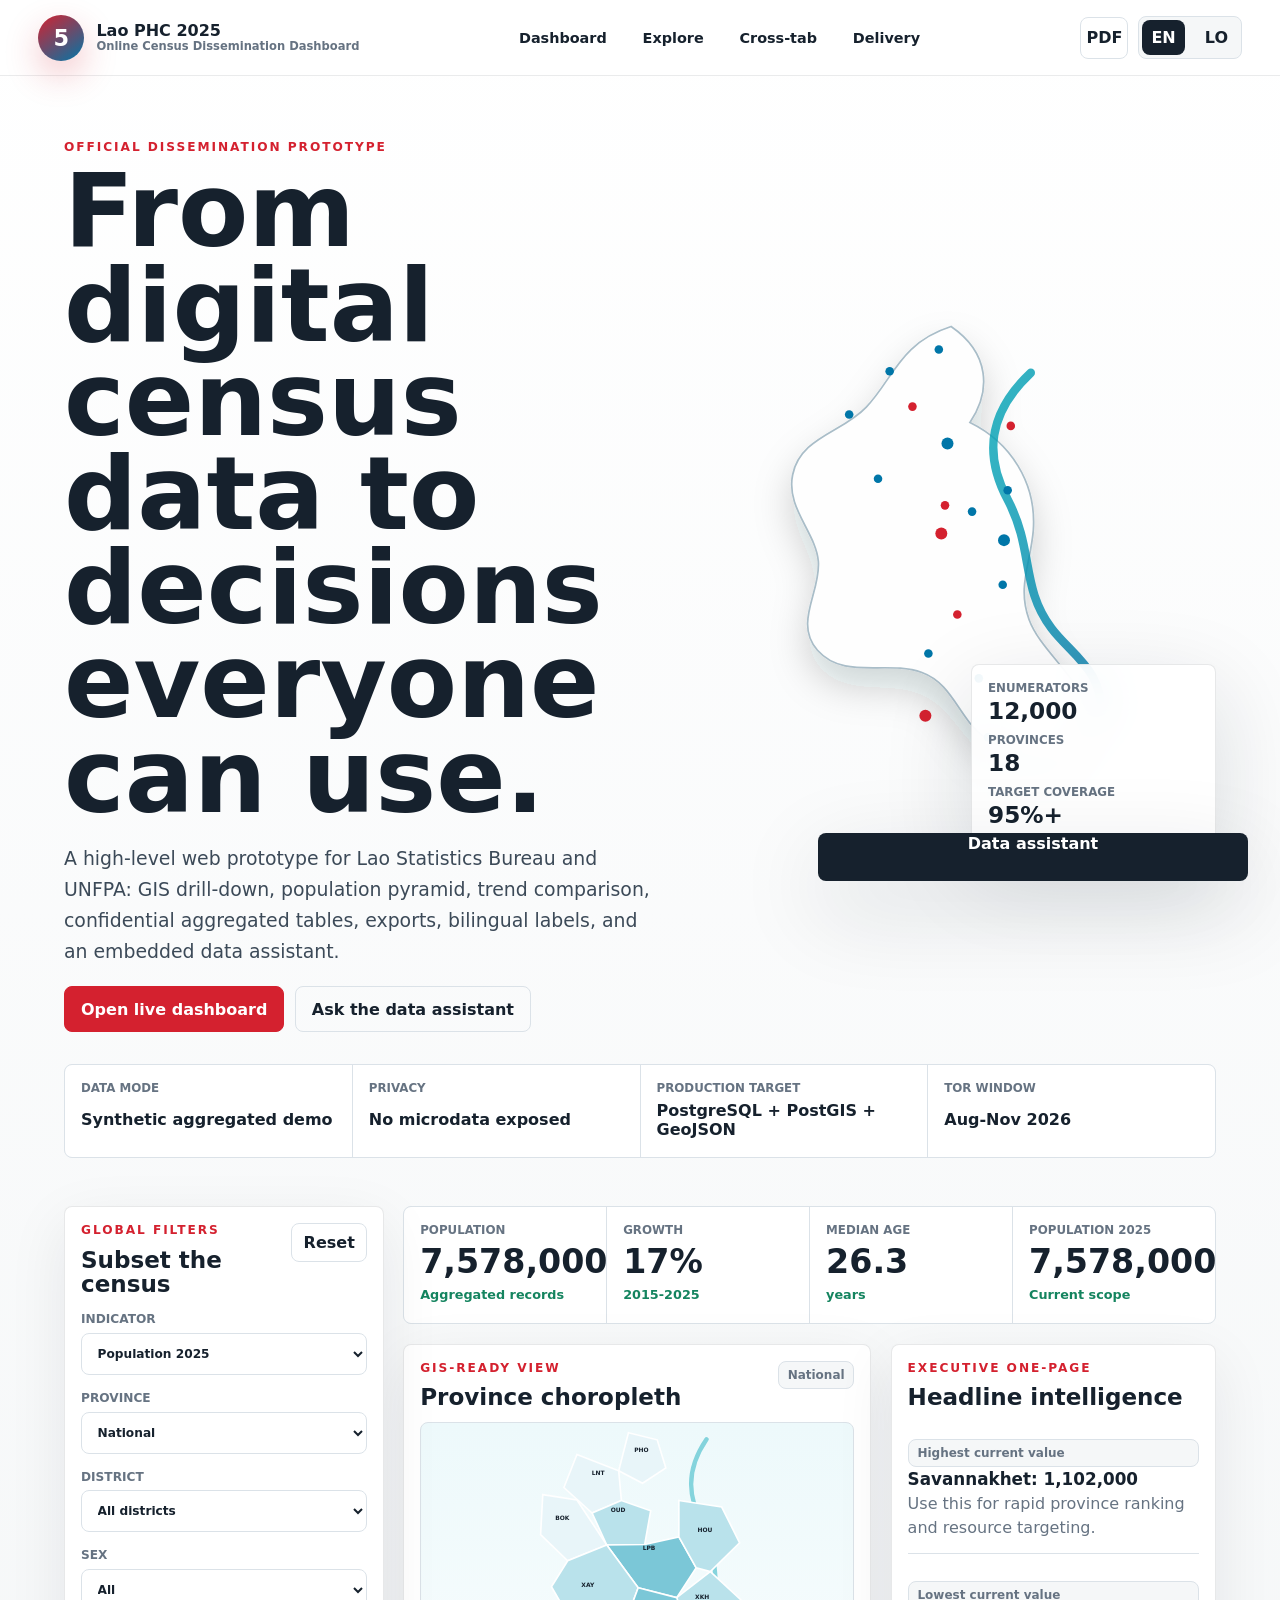
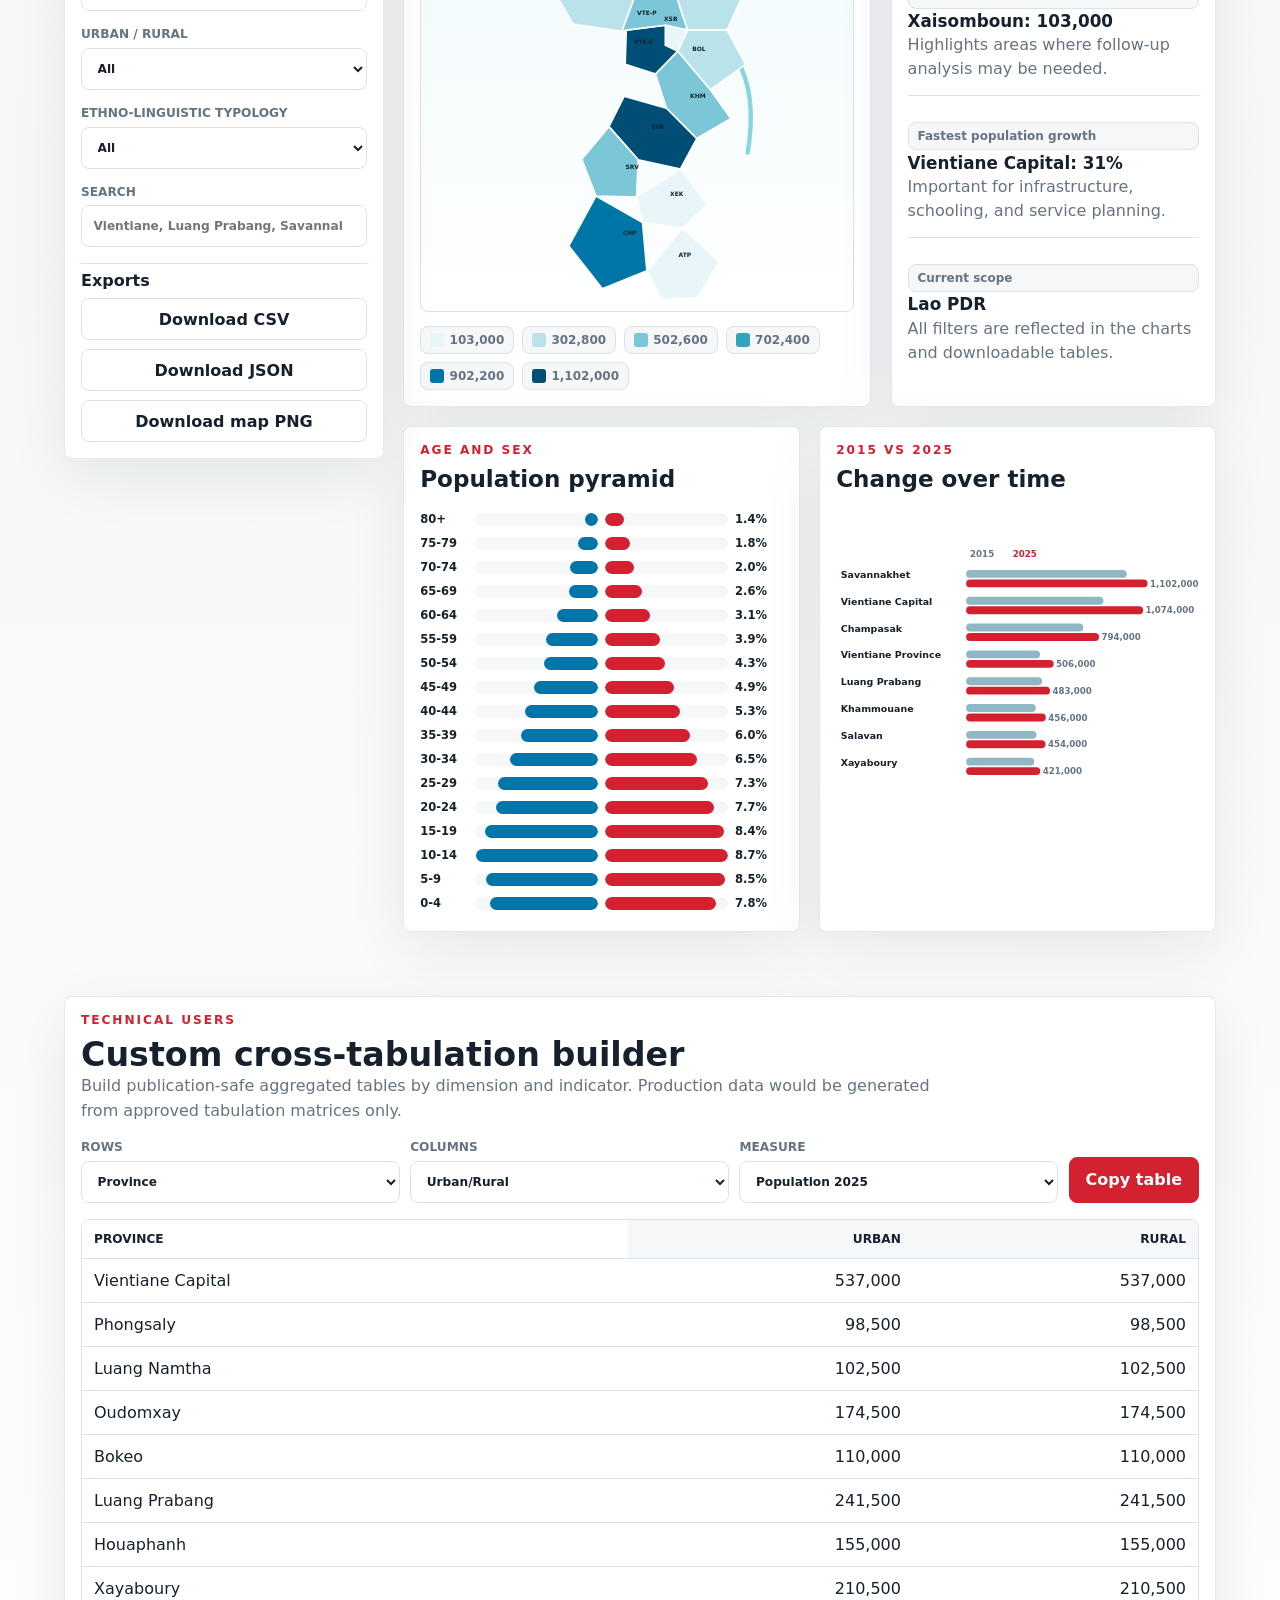
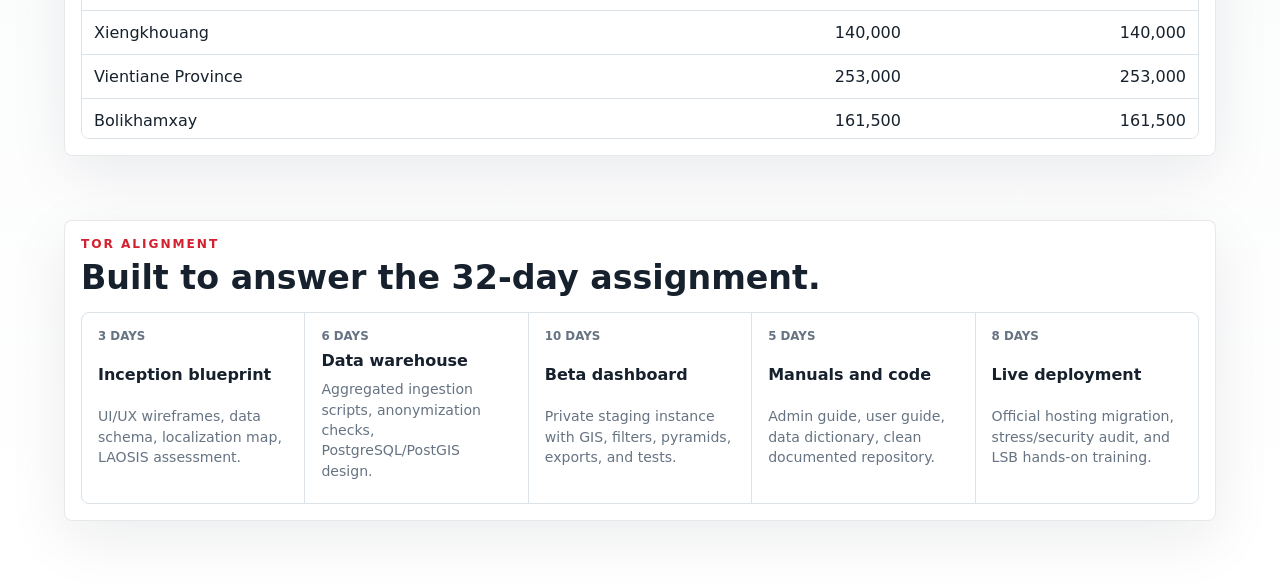
==== index.html @ 2ddcc934 "Build Lao PHC census dashboard prototype" ====
<!doctype html>
<html lang="en">
  <head>
    <meta charset="UTF-8" />
    <meta name="viewport" content="width=device-width, initial-scale=1.0" />
    <title>Lao PDR 2025 PHC Dashboard Prototype</title>
    <meta
      name="description"
      content="Interactive prototype for the Lao PDR 2025 Population and Housing Census online dissemination dashboard."
    />
    <link rel="icon" href="./favicon.svg" type="image/svg+xml" />
    <link rel="stylesheet" href="./styles.css" />
  </head>
  <body>
    <div class="app-shell">
      <header class="topbar">
        <a class="brand" href="#dashboard" aria-label="Go to dashboard">
          <span class="brand-mark" aria-hidden="true">5</span>
          <span>
            <strong data-i18n="brandTitle">Lao PHC 2025</strong>
            <em data-i18n="brandSub">Online Census Dissemination Dashboard</em>
          </span>
        </a>

        <nav class="topnav" aria-label="Primary navigation">
          <a href="#dashboard" data-i18n="navDashboard">Dashboard</a>
          <a href="#explore" data-i18n="navExplore">Explore</a>
          <a href="#crosstab" data-i18n="navCrosstab">Cross-tab</a>
          <a href="#handover" data-i18n="navHandover">Delivery</a>
        </nav>

        <div class="top-actions">
          <button class="icon-button" id="printBtn" type="button" title="Print or save as PDF" aria-label="Print or save as PDF">
            PDF
          </button>
          <div class="lang-switch" aria-label="Language switch">
            <button class="active" id="langEn" type="button">EN</button>
            <button id="langLo" type="button">LO</button>
          </div>
        </div>
      </header>

      <main>
        <section class="hero" id="dashboard">
          <div class="hero-copy">
            <p class="eyebrow" data-i18n="heroEyebrow">Official dissemination prototype</p>
            <h1 data-i18n="heroTitle">From digital census data to decisions everyone can use.</h1>
            <p data-i18n="heroBody">
              A high-level web prototype for Lao Statistics Bureau and UNFPA: GIS drill-down, population pyramid,
              trend comparison, confidential aggregated tables, exports, bilingual labels, and an embedded data assistant.
            </p>
            <div class="hero-actions">
              <a class="primary-action" href="#explore" data-i18n="heroCta">Open live dashboard</a>
              <button class="secondary-action" id="demoQuestionBtn" type="button" data-i18n="heroAsk">Ask the data assistant</button>
            </div>
          </div>

          <div class="hero-visual" aria-label="Lao PDR census operations overview">
            <svg viewBox="0 0 580 600" role="img" aria-labelledby="heroMapTitle">
              <title id="heroMapTitle">Stylized Lao PDR operational map</title>
              <defs>
                <linearGradient id="river" x1="0" x2="1" y1="0" y2="1">
                  <stop offset="0" stop-color="#00a5b5" />
                  <stop offset="1" stop-color="#0076a8" />
                </linearGradient>
                <filter id="softShadow" x="-20%" y="-20%" width="140%" height="140%">
                  <feDropShadow dx="0" dy="22" stdDeviation="22" flood-color="#001c30" flood-opacity=".18" />
                </filter>
              </defs>
              <path
                class="laos-silhouette"
                d="M271 24c45 31 47 75 22 112 47 23 78 70 74 126-3 38-19 66-5 104 16 44 79 80 63 124-16 45-82 38-116 13-29-22-36-62-72-75-41-15-91 9-122-26-28-32 4-68 1-104-3-34-38-62-30-101 9-44 58-49 86-79 31-32 39-75 99-94z"
                filter="url(#softShadow)"
              />
              <path class="mekong" d="M364 78c-51 48-54 97-27 148 31 59 15 102 51 150 23 31 62 50 58 103" />
              <g id="heroProvinceDots"></g>
            </svg>
            <div class="hero-stats">
              <div>
                <span data-i18n="heroStat1Label">Enumerators</span>
                <strong>12,000</strong>
              </div>
              <div>
                <span data-i18n="heroStat2Label">Provinces</span>
                <strong>18</strong>
              </div>
              <div>
                <span data-i18n="heroStat3Label">Target coverage</span>
                <strong>95%+</strong>
              </div>
            </div>
          </div>
        </section>

        <section class="status-strip" aria-label="Dashboard status">
          <div>
            <span data-i18n="statusSource">Data mode</span>
            <strong data-i18n="statusSynthetic">Synthetic aggregated demo</strong>
          </div>
          <div>
            <span data-i18n="statusSecurity">Privacy</span>
            <strong data-i18n="statusPrivacy">No microdata exposed</strong>
          </div>
          <div>
            <span data-i18n="statusStack">Production target</span>
            <strong>PostgreSQL + PostGIS + GeoJSON</strong>
          </div>
          <div>
            <span data-i18n="statusDelivery">TOR window</span>
            <strong>Aug-Nov 2026</strong>
          </div>
        </section>

        <section class="workspace" id="explore">
          <aside class="filters" aria-label="Dashboard filters">
            <div class="panel-heading">
              <div>
                <p class="eyebrow" data-i18n="filtersEyebrow">Global filters</p>
                <h2 data-i18n="filtersTitle">Subset the census</h2>
              </div>
              <button class="text-button" id="resetBtn" type="button" data-i18n="reset">Reset</button>
            </div>

            <label>
              <span data-i18n="indicator">Indicator</span>
              <select id="indicatorSelect"></select>
            </label>
            <label>
              <span data-i18n="province">Province</span>
              <select id="provinceSelect"></select>
            </label>
            <label>
              <span data-i18n="district">District</span>
              <select id="districtSelect"></select>
            </label>
            <label>
              <span data-i18n="sex">Sex</span>
              <select id="sexSelect"></select>
            </label>
            <label>
              <span data-i18n="area">Urban / rural</span>
              <select id="areaSelect"></select>
            </label>
            <label>
              <span data-i18n="ethno">Ethno-linguistic typology</span>
              <select id="ethnoSelect"></select>
            </label>
            <label>
              <span data-i18n="search">Search</span>
              <input id="searchInput" type="search" placeholder="Vientiane, Luang Prabang, Savannakhet" />
            </label>

            <div class="download-dock">
              <strong data-i18n="exports">Exports</strong>
              <button id="downloadCsvBtn" type="button" data-i18n="downloadCsv">Download CSV</button>
              <button id="downloadJsonBtn" type="button" data-i18n="downloadJson">Download JSON</button>
              <button id="downloadMapPngBtn" type="button" data-i18n="downloadMap">Download map PNG</button>
            </div>
          </aside>

          <section class="dashboard-main">
            <div class="kpi-grid" id="kpiGrid"></div>

            <div class="dashboard-grid">
              <article class="map-panel">
                <div class="panel-heading">
                  <div>
                    <p class="eyebrow" data-i18n="mapEyebrow">GIS-ready view</p>
                    <h2 data-i18n="mapTitle">Province choropleth</h2>
                  </div>
                  <span class="chip" id="selectedScope">National</span>
                </div>
                <div class="map-wrap">
                  <svg id="laoMap" viewBox="0 0 460 900" role="img" aria-label="Interactive Lao province map"></svg>
                </div>
                <div class="legend" id="mapLegend"></div>
              </article>

              <article class="insight-panel">
                <div class="panel-heading">
                  <div>
                    <p class="eyebrow" data-i18n="insightEyebrow">Executive one-page</p>
                    <h2 data-i18n="insightTitle">Headline intelligence</h2>
                  </div>
                </div>
                <div class="insight-list" id="insightList"></div>
              </article>
            </div>

            <div class="analytics-grid">
              <article>
                <div class="panel-heading">
                  <div>
                    <p class="eyebrow" data-i18n="pyramidEyebrow">Age and sex</p>
                    <h2 data-i18n="pyramidTitle">Population pyramid</h2>
                  </div>
                </div>
                <div id="pyramidChart" class="chart"></div>
              </article>

              <article>
                <div class="panel-heading">
                  <div>
                    <p class="eyebrow" data-i18n="trendEyebrow">2015 vs 2025</p>
                    <h2 data-i18n="trendTitle">Change over time</h2>
                  </div>
                </div>
                <div id="trendChart" class="chart"></div>
              </article>
            </div>
          </section>
        </section>

        <section class="crosstab-section" id="crosstab">
          <div class="section-heading">
            <p class="eyebrow" data-i18n="crosstabEyebrow">Technical users</p>
            <h2 data-i18n="crosstabTitle">Custom cross-tabulation builder</h2>
            <p data-i18n="crosstabBody">
              Build publication-safe aggregated tables by dimension and indicator. Production data would be generated from approved tabulation matrices only.
            </p>
          </div>

          <div class="crosstab-tools">
            <label>
              <span data-i18n="rows">Rows</span>
              <select id="rowDimSelect"></select>
            </label>
            <label>
              <span data-i18n="columns">Columns</span>
              <select id="colDimSelect"></select>
            </label>
            <label>
              <span data-i18n="measure">Measure</span>
              <select id="measureSelect"></select>
            </label>
            <button class="primary-action compact" id="copyTableBtn" type="button" data-i18n="copyTable">Copy table</button>
          </div>

          <div class="table-wrap">
            <table id="crosstabTable"></table>
          </div>
        </section>

        <section class="handover" id="handover">
          <div class="section-heading">
            <p class="eyebrow" data-i18n="handoverEyebrow">TOR alignment</p>
            <h2 data-i18n="handoverTitle">Built to answer the 32-day assignment.</h2>
          </div>
          <div class="timeline" id="timeline"></div>
        </section>
      </main>

      <aside class="assistant-panel" id="assistantPanel" aria-label="Data assistant">
        <button class="assistant-toggle" id="assistantToggle" type="button" aria-expanded="false">
          <span data-i18n="assistantToggle">Data assistant</span>
        </button>
        <div class="assistant-window" aria-live="polite">
          <div class="assistant-head">
            <div>
              <strong data-i18n="assistantTitle">Census data assistant</strong>
              <span data-i18n="assistantSub">Ask about indicators, exports, privacy, or provinces.</span>
            </div>
            <button id="assistantClose" type="button" aria-label="Close assistant">x</button>
          </div>
          <div class="quick-prompts" id="quickPrompts"></div>
          <div class="messages" id="messages"></div>
          <form class="assistant-form" id="assistantForm">
            <input id="assistantInput" type="text" autocomplete="off" placeholder="Which province has the youngest population?" />
            <button type="submit" data-i18n="send">Send</button>
          </form>
        </div>
      </aside>
    </div>

    <script src="./app.js"></script>
  </body>
</html>
---- styles.css ----
:root {
  --red: #d4212f;
  --red-dark: #9e1720;
  --blue: #0076a8;
  --cyan: #00a5b5;
  --gold: #f5b642;
  --green: #14845f;
  --ink: #16212d;
  --muted: #667382;
  --line: #dbe2e8;
  --paper: #ffffff;
  --wash: #f5f7f8;
  --soft-blue: #e8f5f9;
  --soft-red: #fff0f1;
  --shadow: 0 28px 90px rgba(6, 27, 43, 0.14);
  --radius: 8px;
}

* {
  box-sizing: border-box;
}

html {
  scroll-behavior: smooth;
}

body {
  margin: 0;
  color: var(--ink);
  background: linear-gradient(180deg, #ffffff 0%, #f5f7f8 48%, #ffffff 100%);
  font-family: Inter, ui-sans-serif, system-ui, -apple-system, BlinkMacSystemFont, "Segoe UI", sans-serif;
}

button,
input,
select {
  font: inherit;
}

button,
a {
  -webkit-tap-highlight-color: transparent;
}

button {
  cursor: pointer;
}

.app-shell {
  min-height: 100vh;
}

.topbar {
  position: sticky;
  top: 0;
  z-index: 40;
  display: grid;
  grid-template-columns: auto 1fr auto;
  gap: 1.5rem;
  align-items: center;
  min-height: 76px;
  padding: 0.9rem clamp(1rem, 3vw, 3rem);
  background: rgba(255, 255, 255, 0.92);
  border-bottom: 1px solid rgba(22, 33, 45, 0.09);
  backdrop-filter: blur(18px);
}

.brand {
  display: inline-flex;
  align-items: center;
  gap: 0.75rem;
  min-width: max-content;
  color: var(--ink);
  text-decoration: none;
}

.brand-mark {
  display: grid;
  place-items: center;
  width: 46px;
  height: 46px;
  color: #fff;
  background: linear-gradient(145deg, var(--red), var(--blue));
  border-radius: 50%;
  font-size: 1.4rem;
  font-weight: 900;
  box-shadow: 0 14px 34px rgba(212, 33, 47, 0.25);
}

.brand strong,
.brand em {
  display: block;
  line-height: 1.05;
}

.brand strong {
  font-size: 1rem;
  letter-spacing: 0;
}

.brand em {
  color: var(--muted);
  font-size: 0.72rem;
  font-style: normal;
  font-weight: 700;
}

.topnav {
  display: flex;
  justify-content: center;
  gap: clamp(1rem, 2.8vw, 2.3rem);
}

.topnav a {
  color: var(--ink);
  font-size: 0.9rem;
  font-weight: 800;
  text-decoration: none;
}

.topnav a:hover {
  color: var(--red);
}

.top-actions,
.hero-actions,
.lang-switch,
.crosstab-tools {
  display: flex;
  align-items: center;
  gap: 0.65rem;
}

.icon-button,
.lang-switch button,
.text-button,
.download-dock button,
.primary-action,
.secondary-action,
.assistant-form button {
  border: 1px solid var(--line);
  border-radius: var(--radius);
  background: #fff;
  color: var(--ink);
  font-weight: 850;
}

.icon-button {
  width: 48px;
  height: 42px;
}

.lang-switch {
  padding: 0.2rem;
  background: var(--wash);
  border: 1px solid var(--line);
  border-radius: var(--radius);
}

.lang-switch button {
  min-width: 42px;
  padding: 0.48rem 0.58rem;
  border: 0;
  background: transparent;
}

.lang-switch .active {
  background: var(--ink);
  color: #fff;
}

.hero {
  display: grid;
  grid-template-columns: minmax(0, 1fr) minmax(360px, 0.84fr);
  gap: clamp(2rem, 5vw, 5.5rem);
  align-items: center;
  min-height: calc(100svh - 76px);
  padding: clamp(2rem, 5vw, 5rem) clamp(1rem, 5vw, 5rem) 2rem;
  overflow: hidden;
}

.hero-copy {
  max-width: 880px;
}

.eyebrow {
  margin: 0 0 0.65rem;
  color: var(--red);
  font-size: 0.76rem;
  font-weight: 900;
  letter-spacing: 0.16em;
  text-transform: uppercase;
}

h1,
h2,
h3,
p {
  margin-top: 0;
}

h1 {
  margin-bottom: 1.2rem;
  max-width: 860px;
  font-size: clamp(3.2rem, 8vw, 7.8rem);
  line-height: 0.92;
  letter-spacing: 0;
}

h2 {
  margin-bottom: 0;
  font-size: clamp(1.5rem, 2.6vw, 2.4rem);
  line-height: 1.05;
  letter-spacing: 0;
}

.hero-copy > p:not(.eyebrow) {
  max-width: 720px;
  color: #3c4a58;
  font-size: clamp(1rem, 1.5vw, 1.18rem);
  line-height: 1.65;
}

.primary-action,
.secondary-action {
  display: inline-flex;
  align-items: center;
  justify-content: center;
  min-height: 46px;
  padding: 0.78rem 1rem;
  text-decoration: none;
}

.primary-action {
  border-color: var(--red);
  background: var(--red);
  color: #fff;
}

.secondary-action {
  background: transparent;
}

.compact {
  min-height: 42px;
}

.hero-visual {
  position: relative;
  min-height: 560px;
}

.hero-visual svg {
  width: min(100%, 560px);
  height: auto;
  display: block;
  margin-inline: auto;
}

.laos-silhouette {
  fill: #fefefe;
  stroke: #a9bdc8;
  stroke-width: 2;
}

.mekong {
  fill: none;
  stroke: url(#river);
  stroke-width: 10;
  stroke-linecap: round;
  opacity: 0.8;
}

.hero-dot {
  animation: pulse 2.8s ease-in-out infinite;
  transform-box: fill-box;
  transform-origin: center;
}

.hero-stats {
  position: absolute;
  right: 0;
  bottom: 1.3rem;
  display: grid;
  gap: 0.55rem;
  min-width: 245px;
  padding: 1rem;
  background: rgba(255, 255, 255, 0.9);
  border: 1px solid rgba(22, 33, 45, 0.1);
  border-radius: var(--radius);
  box-shadow: var(--shadow);
  backdrop-filter: blur(20px);
}

.hero-stats div,
.status-strip div,
.kpi,
.timeline-item,
.insight {
  display: grid;
  gap: 0.15rem;
}

.hero-stats span,
.status-strip span,
.kpi span,
.timeline-item span {
  color: var(--muted);
  font-size: 0.74rem;
  font-weight: 850;
  text-transform: uppercase;
}

.hero-stats strong {
  font-size: 1.45rem;
}

.status-strip {
  display: grid;
  grid-template-columns: repeat(4, 1fr);
  gap: 1px;
  margin: 0 clamp(1rem, 5vw, 5rem) 2rem;
  overflow: hidden;
  background: var(--line);
  border: 1px solid var(--line);
  border-radius: var(--radius);
}

.status-strip div {
  min-height: 92px;
  padding: 1rem;
  background: #fff;
}

.status-strip strong {
  font-size: 1rem;
}

.workspace {
  display: grid;
  grid-template-columns: 320px minmax(0, 1fr);
  gap: 1.2rem;
  align-items: start;
  padding: 1rem clamp(1rem, 5vw, 5rem) 4rem;
}

#explore,
#crosstab,
#handover {
  scroll-margin-top: 96px;
}

.filters,
.dashboard-main article,
.crosstab-section,
.handover {
  background: rgba(255, 255, 255, 0.94);
  border: 1px solid rgba(22, 33, 45, 0.1);
  border-radius: var(--radius);
  box-shadow: 0 18px 60px rgba(6, 27, 43, 0.08);
}

.filters {
  position: sticky;
  top: 92px;
  display: grid;
  gap: 1rem;
  padding: 1rem;
}

.panel-heading,
.section-heading {
  display: flex;
  justify-content: space-between;
  gap: 1rem;
  align-items: flex-start;
}

.panel-heading h2 {
  font-size: clamp(1.2rem, 1.8vw, 1.8rem);
}

.text-button {
  padding: 0.55rem 0.7rem;
}

label {
  display: grid;
  gap: 0.42rem;
  color: var(--muted);
  font-size: 0.76rem;
  font-weight: 850;
  text-transform: uppercase;
}

select,
input {
  min-height: 42px;
  width: 100%;
  color: var(--ink);
  background: #fff;
  border: 1px solid var(--line);
  border-radius: var(--radius);
  padding: 0.6rem 0.72rem;
  font-weight: 700;
  text-transform: none;
}

.download-dock {
  display: grid;
  gap: 0.55rem;
  padding-top: 0.4rem;
  border-top: 1px solid var(--line);
}

.download-dock button {
  min-height: 42px;
}

.dashboard-main {
  display: grid;
  gap: 1.2rem;
}

.kpi-grid {
  display: grid;
  grid-template-columns: repeat(4, minmax(0, 1fr));
  gap: 1px;
  overflow: hidden;
  background: var(--line);
  border: 1px solid var(--line);
  border-radius: var(--radius);
}

.kpi {
  min-height: 116px;
  padding: 1rem;
  background: #fff;
}

.kpi strong {
  font-size: clamp(1.55rem, 2.6vw, 2.45rem);
  line-height: 1;
}

.kpi em {
  color: var(--green);
  font-size: 0.8rem;
  font-style: normal;
  font-weight: 850;
}

.dashboard-grid {
  display: grid;
  grid-template-columns: minmax(0, 1.18fr) minmax(320px, 0.82fr);
  gap: 1.2rem;
}

.analytics-grid {
  display: grid;
  grid-template-columns: repeat(2, minmax(0, 1fr));
  gap: 1.2rem;
}

.dashboard-main article,
.crosstab-section,
.handover {
  padding: 1rem;
}

.map-wrap {
  height: 490px;
  margin-top: 0.8rem;
  background: linear-gradient(180deg, #edf9fb, #ffffff);
  border: 1px solid var(--line);
  border-radius: var(--radius);
}

#laoMap {
  width: 100%;
  height: 100%;
}

.province-shape {
  stroke: #fff;
  stroke-width: 3;
  cursor: pointer;
  transition: opacity 160ms ease, transform 160ms ease;
}

.province-shape:hover,
.province-shape.active {
  opacity: 0.84;
  transform: translateY(-2px);
}

.province-label {
  pointer-events: none;
  fill: #16212d;
  font-size: 11px;
  font-weight: 850;
  text-anchor: middle;
}

.legend {
  display: flex;
  flex-wrap: wrap;
  gap: 0.5rem;
  margin-top: 0.85rem;
}

.legend span,
.chip {
  display: inline-flex;
  align-items: center;
  gap: 0.35rem;
  min-height: 28px;
  padding: 0.28rem 0.55rem;
  background: var(--wash);
  border: 1px solid var(--line);
  border-radius: var(--radius);
  color: var(--muted);
  font-size: 0.75rem;
  font-weight: 850;
}

.legend i {
  display: inline-block;
  width: 14px;
  height: 14px;
  border-radius: 3px;
}

.insight-list {
  display: grid;
  gap: 0.8rem;
  margin-top: 1rem;
}

.insight {
  padding: 0.85rem 0;
  border-bottom: 1px solid var(--line);
}

.insight:last-child {
  border-bottom: 0;
}

.insight strong {
  font-size: 1.05rem;
}

.insight p {
  margin: 0;
  color: var(--muted);
  line-height: 1.5;
}

.chart {
  min-height: 360px;
  margin-top: 1rem;
}

.bar-row {
  display: grid;
  grid-template-columns: 48px minmax(0, 1fr) minmax(0, 1fr) 48px;
  gap: 0.45rem;
  align-items: center;
  min-height: 24px;
  font-size: 0.72rem;
  font-weight: 750;
}

.bar-track {
  height: 13px;
  background: var(--wash);
  border-radius: 999px;
  overflow: hidden;
}

.bar-fill {
  height: 100%;
  border-radius: 999px;
}

.male {
  margin-left: auto;
  background: var(--blue);
}

.female {
  background: var(--red);
}

.trend-svg {
  width: 100%;
  height: 320px;
}

.crosstab-section,
.handover {
  margin: 0 clamp(1rem, 5vw, 5rem) 4rem;
}

.section-heading {
  display: block;
  max-width: 850px;
  margin-bottom: 1rem;
}

.section-heading p:not(.eyebrow) {
  color: var(--muted);
  line-height: 1.6;
}

.crosstab-tools {
  flex-wrap: wrap;
  align-items: end;
  margin-bottom: 1rem;
}

.crosstab-tools label {
  min-width: min(240px, 100%);
  flex: 1;
}

.table-wrap {
  max-height: 520px;
  overflow: auto;
  border: 1px solid var(--line);
  border-radius: var(--radius);
}

table {
  width: 100%;
  border-collapse: collapse;
  min-width: 760px;
  background: #fff;
}

th,
td {
  padding: 0.75rem;
  border-bottom: 1px solid var(--line);
  text-align: right;
  white-space: nowrap;
}

th:first-child,
td:first-child {
  position: sticky;
  left: 0;
  z-index: 1;
  text-align: left;
  background: #fff;
}

th {
  position: sticky;
  top: 0;
  z-index: 2;
  background: var(--wash);
  font-size: 0.76rem;
  text-transform: uppercase;
}

.timeline {
  display: grid;
  grid-template-columns: repeat(5, minmax(0, 1fr));
  gap: 1px;
  overflow: hidden;
  background: var(--line);
  border: 1px solid var(--line);
  border-radius: var(--radius);
}

.timeline-item {
  min-height: 190px;
  padding: 1rem;
  background: #fff;
}

.timeline-item strong {
  font-size: 1rem;
  line-height: 1.25;
}

.timeline-item p {
  margin: 0;
  color: var(--muted);
  font-size: 0.88rem;
  line-height: 1.45;
}

.assistant-panel {
  position: fixed;
  right: clamp(1rem, 3vw, 2rem);
  bottom: 1.2rem;
  z-index: 60;
  width: min(430px, calc(100vw - 2rem));
}

.assistant-toggle {
  display: flex;
  justify-content: center;
  width: 100%;
  min-height: 48px;
  color: #fff;
  background: var(--ink);
  border: 0;
  border-radius: var(--radius);
  box-shadow: var(--shadow);
  font-weight: 900;
}

.assistant-window {
  display: none;
  margin-top: 0.6rem;
  overflow: hidden;
  background: #fff;
  border: 1px solid rgba(22, 33, 45, 0.12);
  border-radius: var(--radius);
  box-shadow: var(--shadow);
}

.assistant-panel.open .assistant-window {
  display: block;
}

.assistant-head {
  display: flex;
  justify-content: space-between;
  gap: 1rem;
  padding: 1rem;
  background: linear-gradient(145deg, var(--ink), #253a4d);
  color: #fff;
}

.assistant-head span {
  display: block;
  margin-top: 0.25rem;
  color: rgba(255, 255, 255, 0.72);
  font-size: 0.84rem;
}

.assistant-head button {
  width: 32px;
  height: 32px;
  color: #fff;
  background: rgba(255, 255, 255, 0.1);
  border: 1px solid rgba(255, 255, 255, 0.2);
  border-radius: var(--radius);
}

.quick-prompts {
  display: flex;
  gap: 0.45rem;
  flex-wrap: wrap;
  padding: 0.75rem 1rem 0;
}

.quick-prompts button {
  padding: 0.42rem 0.55rem;
  background: var(--soft-blue);
  border: 1px solid #c7eaf0;
  border-radius: var(--radius);
  color: #075c6a;
  font-size: 0.76rem;
  font-weight: 850;
}

.messages {
  display: grid;
  gap: 0.65rem;
  max-height: 310px;
  overflow: auto;
  padding: 1rem;
}

.message {
  max-width: 88%;
  padding: 0.72rem 0.82rem;
  border-radius: var(--radius);
  line-height: 1.45;
}

.message.bot {
  background: var(--wash);
}

.message.user {
  justify-self: end;
  background: var(--red);
  color: #fff;
}

.assistant-form {
  display: grid;
  grid-template-columns: 1fr auto;
  gap: 0.5rem;
  padding: 0.75rem;
  border-top: 1px solid var(--line);
}

.assistant-form button {
  padding-inline: 0.9rem;
  color: #fff;
  background: var(--red);
  border-color: var(--red);
}

@keyframes pulse {
  0%,
  100% {
    opacity: 0.65;
    transform: scale(0.9);
  }
  50% {
    opacity: 1;
    transform: scale(1.12);
  }
}

@media (max-width: 1100px) {
  .topbar,
  .hero,
  .workspace,
  .dashboard-grid,
  .analytics-grid {
    grid-template-columns: 1fr;
  }

  .topnav {
    display: none;
  }

  .hero {
    min-height: auto;
  }

  .hero-visual {
    min-height: 420px;
  }

  .filters {
    position: static;
  }

  .status-strip,
  .kpi-grid,
  .timeline {
    grid-template-columns: repeat(2, minmax(0, 1fr));
  }
}

@media (max-width: 680px) {
  .topbar {
    grid-template-columns: 1fr;
  }

  .top-actions {
    justify-content: space-between;
  }

  h1 {
    font-size: clamp(2.55rem, 15vw, 4.2rem);
  }

  .hero-actions,
  .status-strip,
  .kpi-grid,
  .timeline,
  .crosstab-tools {
    grid-template-columns: 1fr;
  }

  .hero-actions,
  .top-actions {
    flex-wrap: wrap;
  }

  .status-strip,
  .kpi-grid,
  .timeline {
    display: grid;
  }

  .hero-stats {
    position: static;
    margin-top: -2rem;
  }

  .map-wrap {
    height: 420px;
  }

  .assistant-panel {
    left: auto;
    right: 1rem;
    width: min(180px, calc(100vw - 2rem));
  }

  .assistant-panel.open {
    left: 1rem;
    width: calc(100vw - 2rem);
  }
}

@media print {
  .topbar,
  .filters,
  .assistant-panel,
  .hero-actions,
  .download-dock {
    display: none !important;
  }

  .hero,
  .workspace,
  .dashboard-grid,
  .analytics-grid,
  .kpi-grid,
  .status-strip {
    display: block;
  }

  body {
    background: #fff;
  }

  .dashboard-main article,
  .crosstab-section,
  .handover {
    break-inside: avoid;
    box-shadow: none;
  }
}
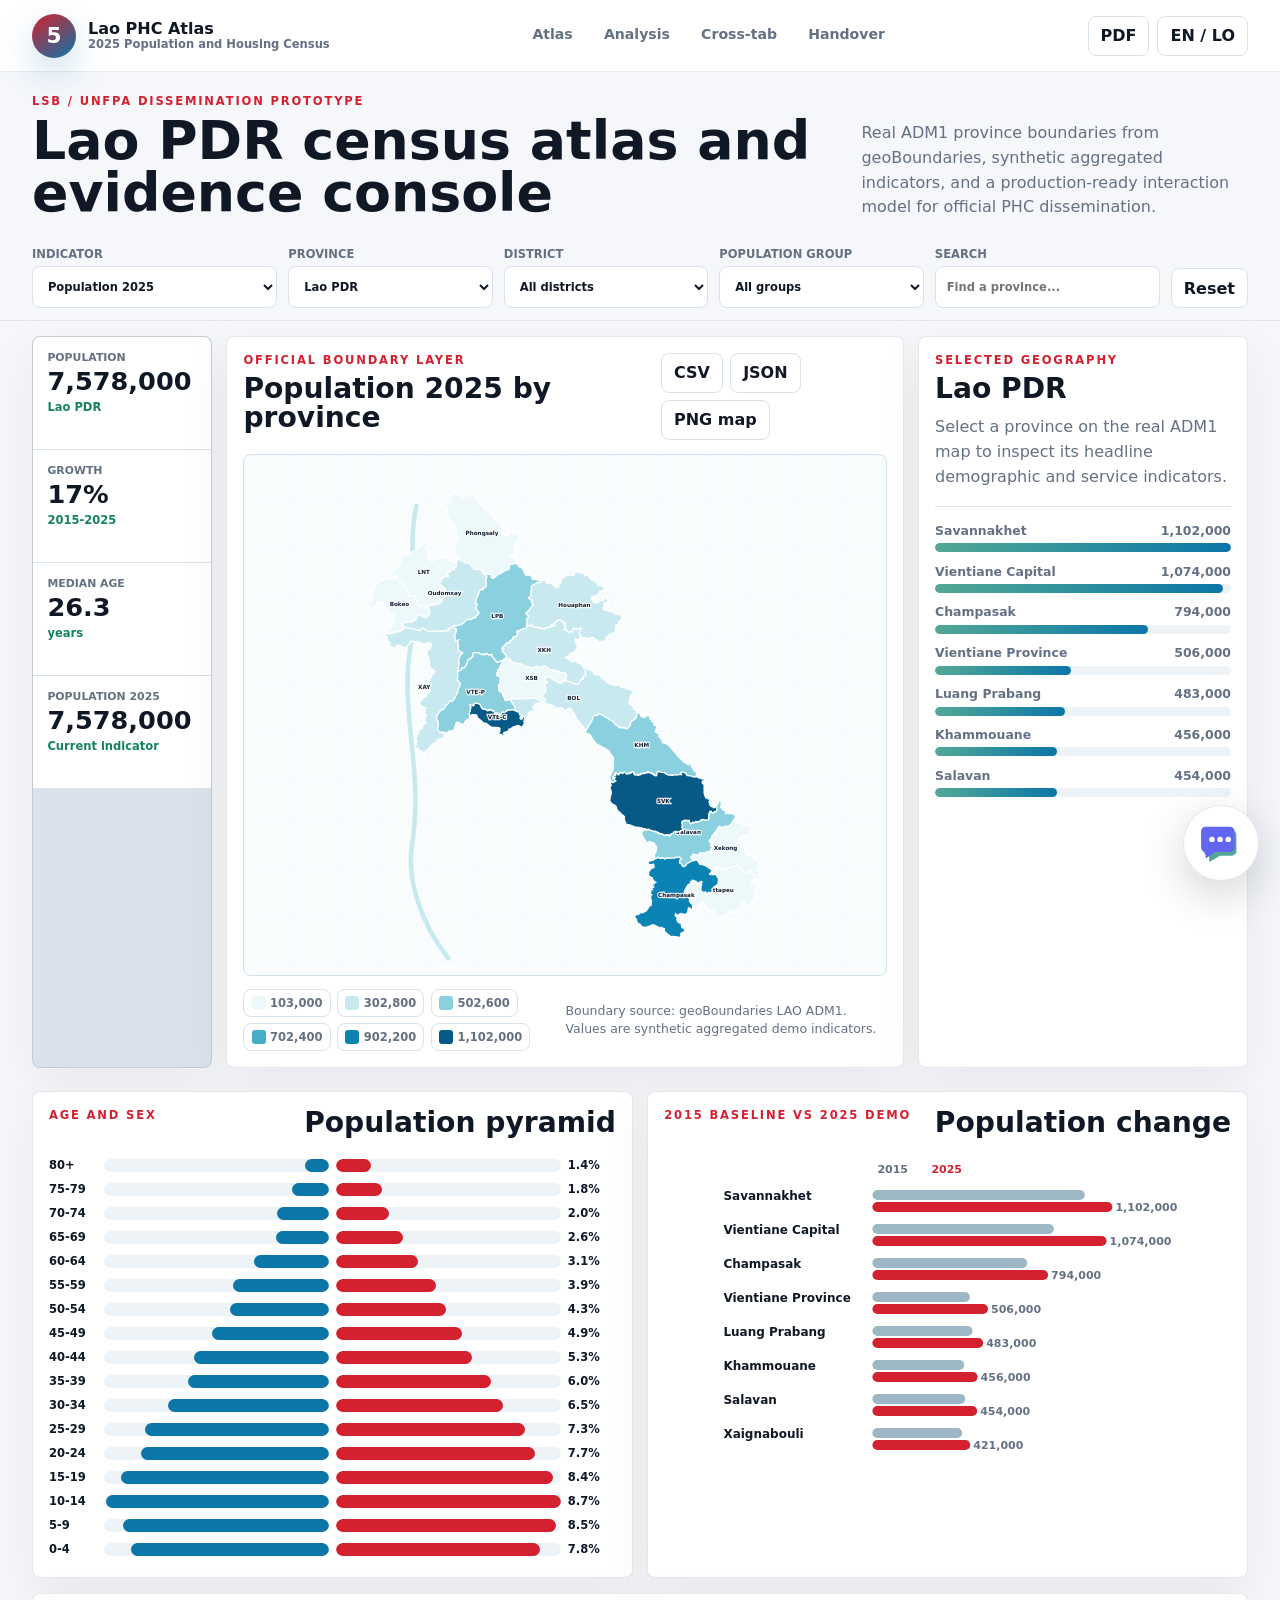
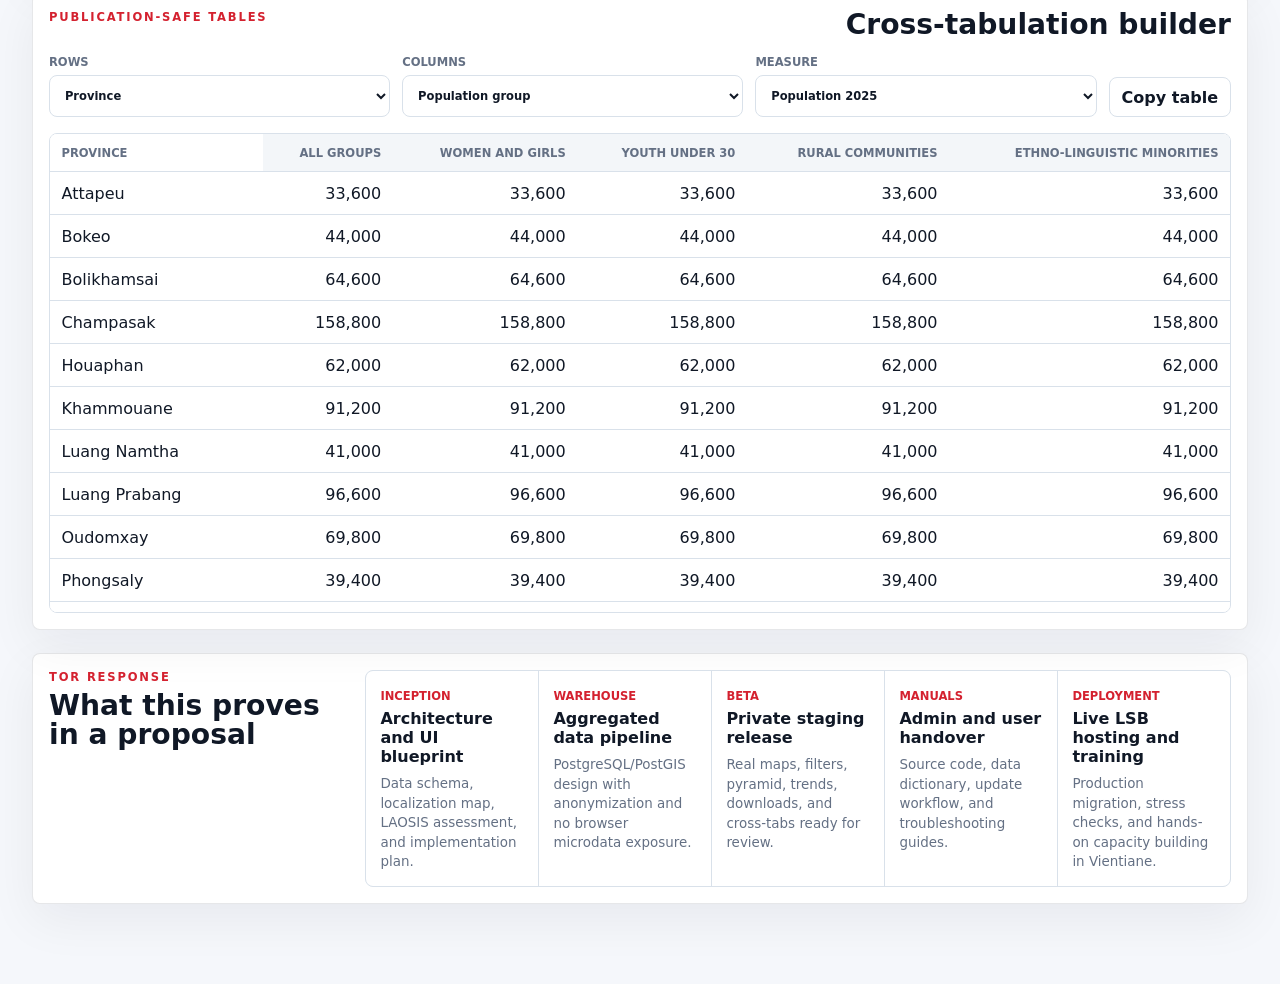
==== commit 27000de4: "Redesign atlas with real Lao province boundaries" ====
--- a/index.html
+++ b/index.html
@@ -3,272 +3,206 @@
   <head>
     <meta charset="UTF-8" />
     <meta name="viewport" content="width=device-width, initial-scale=1.0" />
-    <title>Lao PDR 2025 PHC Dashboard Prototype</title>
+    <title>Lao PDR Census Atlas Prototype</title>
     <meta
       name="description"
-      content="Interactive prototype for the Lao PDR 2025 Population and Housing Census online dissemination dashboard."
+      content="Map-first interactive prototype for the Lao PDR 2025 Population and Housing Census online dissemination dashboard."
     />
     <link rel="icon" href="./favicon.svg" type="image/svg+xml" />
     <link rel="stylesheet" href="./styles.css" />
   </head>
   <body>
-    <div class="app-shell">
-      <header class="topbar">
-        <a class="brand" href="#dashboard" aria-label="Go to dashboard">
+    <div class="atlas-shell">
+      <header class="atlas-topbar">
+        <a class="brand" href="#atlas" aria-label="Lao PHC Atlas home">
           <span class="brand-mark" aria-hidden="true">5</span>
           <span>
-            <strong data-i18n="brandTitle">Lao PHC 2025</strong>
-            <em data-i18n="brandSub">Online Census Dissemination Dashboard</em>
+            <strong>Lao PHC Atlas</strong>
+            <em>2025 Population and Housing Census</em>
           </span>
         </a>
 
-        <nav class="topnav" aria-label="Primary navigation">
-          <a href="#dashboard" data-i18n="navDashboard">Dashboard</a>
-          <a href="#explore" data-i18n="navExplore">Explore</a>
-          <a href="#crosstab" data-i18n="navCrosstab">Cross-tab</a>
-          <a href="#handover" data-i18n="navHandover">Delivery</a>
+        <nav class="nav-tabs" aria-label="Dashboard sections">
+          <a href="#atlas">Atlas</a>
+          <a href="#analysis">Analysis</a>
+          <a href="#crosstab">Cross-tab</a>
+          <a href="#handover">Handover</a>
         </nav>
 
         <div class="top-actions">
-          <button class="icon-button" id="printBtn" type="button" title="Print or save as PDF" aria-label="Print or save as PDF">
-            PDF
-          </button>
-          <div class="lang-switch" aria-label="Language switch">
-            <button class="active" id="langEn" type="button">EN</button>
-            <button id="langLo" type="button">LO</button>
-          </div>
+          <button id="printBtn" type="button">PDF</button>
+          <button id="langToggle" type="button">EN / LO</button>
         </div>
       </header>
 
       <main>
-        <section class="hero" id="dashboard">
-          <div class="hero-copy">
-            <p class="eyebrow" data-i18n="heroEyebrow">Official dissemination prototype</p>
-            <h1 data-i18n="heroTitle">From digital census data to decisions everyone can use.</h1>
-            <p data-i18n="heroBody">
-              A high-level web prototype for Lao Statistics Bureau and UNFPA: GIS drill-down, population pyramid,
-              trend comparison, confidential aggregated tables, exports, bilingual labels, and an embedded data assistant.
-            </p>
-            <div class="hero-actions">
-              <a class="primary-action" href="#explore" data-i18n="heroCta">Open live dashboard</a>
-              <button class="secondary-action" id="demoQuestionBtn" type="button" data-i18n="heroAsk">Ask the data assistant</button>
-            </div>
+        <section class="atlas-head" id="atlas">
+          <div>
+            <p class="overline">LSB / UNFPA dissemination prototype</p>
+            <h1>Lao PDR census atlas and evidence console</h1>
           </div>
-
-          <div class="hero-visual" aria-label="Lao PDR census operations overview">
-            <svg viewBox="0 0 580 600" role="img" aria-labelledby="heroMapTitle">
-              <title id="heroMapTitle">Stylized Lao PDR operational map</title>
-              <defs>
-                <linearGradient id="river" x1="0" x2="1" y1="0" y2="1">
-                  <stop offset="0" stop-color="#00a5b5" />
-                  <stop offset="1" stop-color="#0076a8" />
-                </linearGradient>
-                <filter id="softShadow" x="-20%" y="-20%" width="140%" height="140%">
-                  <feDropShadow dx="0" dy="22" stdDeviation="22" flood-color="#001c30" flood-opacity=".18" />
-                </filter>
-              </defs>
-              <path
-                class="laos-silhouette"
-                d="M271 24c45 31 47 75 22 112 47 23 78 70 74 126-3 38-19 66-5 104 16 44 79 80 63 124-16 45-82 38-116 13-29-22-36-62-72-75-41-15-91 9-122-26-28-32 4-68 1-104-3-34-38-62-30-101 9-44 58-49 86-79 31-32 39-75 99-94z"
-                filter="url(#softShadow)"
-              />
-              <path class="mekong" d="M364 78c-51 48-54 97-27 148 31 59 15 102 51 150 23 31 62 50 58 103" />
-              <g id="heroProvinceDots"></g>
-            </svg>
-            <div class="hero-stats">
+          <p>
+            Real ADM1 province boundaries from geoBoundaries, synthetic aggregated indicators,
+            and a production-ready interaction model for official PHC dissemination.
+          </p>
+        </section>
+
+        <section class="control-ribbon" aria-label="Census filters">
+          <label>
+            Indicator
+            <select id="indicatorSelect"></select>
+          </label>
+          <label>
+            Province
+            <select id="provinceSelect"></select>
+          </label>
+          <label>
+            District
+            <select id="districtSelect"></select>
+          </label>
+          <label>
+            Population group
+            <select id="groupSelect">
+              <option value="all">All groups</option>
+              <option value="female">Women and girls</option>
+              <option value="youth">Youth under 30</option>
+              <option value="rural">Rural communities</option>
+              <option value="ethnic">Ethno-linguistic minorities</option>
+            </select>
+          </label>
+          <label>
+            Search
+            <input id="searchInput" type="search" placeholder="Find a province..." />
+          </label>
+          <button id="resetBtn" type="button">Reset</button>
+        </section>
+
+        <section class="atlas-workspace">
+          <aside class="metric-rail" id="metricRail" aria-label="Headline indicators"></aside>
+
+          <section class="map-stage" aria-label="Interactive real Lao PDR province map">
+            <div class="map-toolbar">
               <div>
-                <span data-i18n="heroStat1Label">Enumerators</span>
-                <strong>12,000</strong>
+                <p class="overline">Official boundary layer</p>
+                <h2 id="mapTitle">Province map</h2>
               </div>
-              <div>
-                <span data-i18n="heroStat2Label">Provinces</span>
-                <strong>18</strong>
+              <div class="toolbar-actions">
+                <button id="downloadCsvBtn" type="button">CSV</button>
+                <button id="downloadJsonBtn" type="button">JSON</button>
+                <button id="downloadMapPngBtn" type="button">PNG map</button>
               </div>
-              <div>
-                <span data-i18n="heroStat3Label">Target coverage</span>
-                <strong>95%+</strong>
-              </div>
-            </div>
+            </div>
+            <div class="map-canvas">
+              <svg id="laoMap" viewBox="0 0 760 920" role="img" aria-label="Lao PDR ADM1 choropleth map"></svg>
+            </div>
+            <div class="map-footer">
+              <div id="mapLegend" class="legend"></div>
+              <p>Boundary source: geoBoundaries LAO ADM1. Values are synthetic aggregated demo indicators.</p>
+            </div>
+          </section>
+
+          <aside class="province-inspector">
+            <div class="inspector-main">
+              <p class="overline">Selected geography</p>
+              <h2 id="selectedName">Lao PDR</h2>
+              <p id="selectedNarrative">Select a province on the map to inspect headline census indicators.</p>
+            </div>
+            <div id="rankList" class="rank-list"></div>
+          </aside>
+        </section>
+
+        <section class="analysis-board" id="analysis">
+          <article>
+            <div class="section-title">
+              <p class="overline">Age and sex</p>
+              <h2>Population pyramid</h2>
+            </div>
+            <div id="pyramidChart" class="pyramid-chart"></div>
+          </article>
+
+          <article>
+            <div class="section-title">
+              <p class="overline">2015 baseline vs 2025 demo</p>
+              <h2>Population change</h2>
+            </div>
+            <div id="trendChart" class="trend-chart"></div>
+          </article>
+
+          <article class="wide-panel" id="crosstab">
+            <div class="section-title">
+              <p class="overline">Publication-safe tables</p>
+              <h2>Cross-tabulation builder</h2>
+            </div>
+            <div class="table-controls">
+              <label>
+                Rows
+                <select id="rowDimSelect"></select>
+              </label>
+              <label>
+                Columns
+                <select id="colDimSelect"></select>
+              </label>
+              <label>
+                Measure
+                <select id="measureSelect"></select>
+              </label>
+              <button id="copyTableBtn" type="button">Copy table</button>
+            </div>
+            <div class="table-wrap">
+              <table id="crosstabTable"></table>
+            </div>
+          </article>
+        </section>
+
+        <section class="handover-strip" id="handover">
+          <div>
+            <p class="overline">TOR response</p>
+            <h2>What this proves in a proposal</h2>
           </div>
-        </section>
-
-        <section class="status-strip" aria-label="Dashboard status">
-          <div>
-            <span data-i18n="statusSource">Data mode</span>
-            <strong data-i18n="statusSynthetic">Synthetic aggregated demo</strong>
+          <div id="deliveryGrid" class="delivery-grid"></div>
+        </section>
+      </main>
+
+      <aside class="chat-widget" id="chatWidget" aria-label="Census chat assistant">
+        <button class="chat-bubble" id="chatBubble" type="button" aria-expanded="false" aria-label="Open chat">
+          <svg viewBox="0 0 64 64" aria-hidden="true">
+            <circle cx="32" cy="32" r="30" fill="#fff" />
+            <path d="M18 18h26a5 5 0 0 1 5 5v18a5 5 0 0 1-5 5H31l-12 7v-7h-1a5 5 0 0 1-5-5V23a5 5 0 0 1 5-5z" fill="#52a895" />
+            <path d="M15 14h27a5 5 0 0 1 5 5v18a5 5 0 0 1-5 5H26l-11 7v-7a5 5 0 0 1-5-5V19a5 5 0 0 1 5-5z" fill="#6366f1" />
+            <circle cx="22" cy="28" r="3" fill="#fff" />
+            <circle cx="31" cy="28" r="3" fill="#fff" />
+            <circle cx="40" cy="28" r="3" fill="#fff" />
+          </svg>
+        </button>
+
+        <section class="chat-panel" aria-live="polite">
+          <header class="chat-header">
+            <div>
+              <svg viewBox="0 0 32 32" aria-hidden="true">
+                <path d="M6 7h15a3 3 0 0 1 3 3v10a3 3 0 0 1-3 3h-8l-7 4v-4a3 3 0 0 1-3-3V10a3 3 0 0 1 3-3z" fill="#6366f1" />
+                <circle cx="10" cy="15" r="1.5" fill="#fff" />
+                <circle cx="15" cy="15" r="1.5" fill="#fff" />
+                <circle cx="20" cy="15" r="1.5" fill="#fff" />
+              </svg>
+              <strong>Chat</strong>
+            </div>
+            <button id="chatClose" type="button" aria-label="Close chat">x</button>
+          </header>
+
+          <div class="chat-empty">
+            <h2>Ask me anything about your report!</h2>
+            <p>Answers reflect your current filters and selected geography. If you change the map or filters, my answers change too.</p>
           </div>
-          <div>
-            <span data-i18n="statusSecurity">Privacy</span>
-            <strong data-i18n="statusPrivacy">No microdata exposed</strong>
-          </div>
-          <div>
-            <span data-i18n="statusStack">Production target</span>
-            <strong>PostgreSQL + PostGIS + GeoJSON</strong>
-          </div>
-          <div>
-            <span data-i18n="statusDelivery">TOR window</span>
-            <strong>Aug-Nov 2026</strong>
-          </div>
-        </section>
-
-        <section class="workspace" id="explore">
-          <aside class="filters" aria-label="Dashboard filters">
-            <div class="panel-heading">
-              <div>
-                <p class="eyebrow" data-i18n="filtersEyebrow">Global filters</p>
-                <h2 data-i18n="filtersTitle">Subset the census</h2>
-              </div>
-              <button class="text-button" id="resetBtn" type="button" data-i18n="reset">Reset</button>
-            </div>
-
-            <label>
-              <span data-i18n="indicator">Indicator</span>
-              <select id="indicatorSelect"></select>
-            </label>
-            <label>
-              <span data-i18n="province">Province</span>
-              <select id="provinceSelect"></select>
-            </label>
-            <label>
-              <span data-i18n="district">District</span>
-              <select id="districtSelect"></select>
-            </label>
-            <label>
-              <span data-i18n="sex">Sex</span>
-              <select id="sexSelect"></select>
-            </label>
-            <label>
-              <span data-i18n="area">Urban / rural</span>
-              <select id="areaSelect"></select>
-            </label>
-            <label>
-              <span data-i18n="ethno">Ethno-linguistic typology</span>
-              <select id="ethnoSelect"></select>
-            </label>
-            <label>
-              <span data-i18n="search">Search</span>
-              <input id="searchInput" type="search" placeholder="Vientiane, Luang Prabang, Savannakhet" />
-            </label>
-
-            <div class="download-dock">
-              <strong data-i18n="exports">Exports</strong>
-              <button id="downloadCsvBtn" type="button" data-i18n="downloadCsv">Download CSV</button>
-              <button id="downloadJsonBtn" type="button" data-i18n="downloadJson">Download JSON</button>
-              <button id="downloadMapPngBtn" type="button" data-i18n="downloadMap">Download map PNG</button>
-            </div>
-          </aside>
-
-          <section class="dashboard-main">
-            <div class="kpi-grid" id="kpiGrid"></div>
-
-            <div class="dashboard-grid">
-              <article class="map-panel">
-                <div class="panel-heading">
-                  <div>
-                    <p class="eyebrow" data-i18n="mapEyebrow">GIS-ready view</p>
-                    <h2 data-i18n="mapTitle">Province choropleth</h2>
-                  </div>
-                  <span class="chip" id="selectedScope">National</span>
-                </div>
-                <div class="map-wrap">
-                  <svg id="laoMap" viewBox="0 0 460 900" role="img" aria-label="Interactive Lao province map"></svg>
-                </div>
-                <div class="legend" id="mapLegend"></div>
-              </article>
-
-              <article class="insight-panel">
-                <div class="panel-heading">
-                  <div>
-                    <p class="eyebrow" data-i18n="insightEyebrow">Executive one-page</p>
-                    <h2 data-i18n="insightTitle">Headline intelligence</h2>
-                  </div>
-                </div>
-                <div class="insight-list" id="insightList"></div>
-              </article>
-            </div>
-
-            <div class="analytics-grid">
-              <article>
-                <div class="panel-heading">
-                  <div>
-                    <p class="eyebrow" data-i18n="pyramidEyebrow">Age and sex</p>
-                    <h2 data-i18n="pyramidTitle">Population pyramid</h2>
-                  </div>
-                </div>
-                <div id="pyramidChart" class="chart"></div>
-              </article>
-
-              <article>
-                <div class="panel-heading">
-                  <div>
-                    <p class="eyebrow" data-i18n="trendEyebrow">2015 vs 2025</p>
-                    <h2 data-i18n="trendTitle">Change over time</h2>
-                  </div>
-                </div>
-                <div id="trendChart" class="chart"></div>
-              </article>
-            </div>
-          </section>
-        </section>
-
-        <section class="crosstab-section" id="crosstab">
-          <div class="section-heading">
-            <p class="eyebrow" data-i18n="crosstabEyebrow">Technical users</p>
-            <h2 data-i18n="crosstabTitle">Custom cross-tabulation builder</h2>
-            <p data-i18n="crosstabBody">
-              Build publication-safe aggregated tables by dimension and indicator. Production data would be generated from approved tabulation matrices only.
-            </p>
-          </div>
-
-          <div class="crosstab-tools">
-            <label>
-              <span data-i18n="rows">Rows</span>
-              <select id="rowDimSelect"></select>
-            </label>
-            <label>
-              <span data-i18n="columns">Columns</span>
-              <select id="colDimSelect"></select>
-            </label>
-            <label>
-              <span data-i18n="measure">Measure</span>
-              <select id="measureSelect"></select>
-            </label>
-            <button class="primary-action compact" id="copyTableBtn" type="button" data-i18n="copyTable">Copy table</button>
-          </div>
-
-          <div class="table-wrap">
-            <table id="crosstabTable"></table>
-          </div>
-        </section>
-
-        <section class="handover" id="handover">
-          <div class="section-heading">
-            <p class="eyebrow" data-i18n="handoverEyebrow">TOR alignment</p>
-            <h2 data-i18n="handoverTitle">Built to answer the 32-day assignment.</h2>
-          </div>
-          <div class="timeline" id="timeline"></div>
-        </section>
-      </main>
-
-      <aside class="assistant-panel" id="assistantPanel" aria-label="Data assistant">
-        <button class="assistant-toggle" id="assistantToggle" type="button" aria-expanded="false">
-          <span data-i18n="assistantToggle">Data assistant</span>
-        </button>
-        <div class="assistant-window" aria-live="polite">
-          <div class="assistant-head">
-            <div>
-              <strong data-i18n="assistantTitle">Census data assistant</strong>
-              <span data-i18n="assistantSub">Ask about indicators, exports, privacy, or provinces.</span>
-            </div>
-            <button id="assistantClose" type="button" aria-label="Close assistant">x</button>
-          </div>
+
           <div class="quick-prompts" id="quickPrompts"></div>
           <div class="messages" id="messages"></div>
-          <form class="assistant-form" id="assistantForm">
-            <input id="assistantInput" type="text" autocomplete="off" placeholder="Which province has the youngest population?" />
-            <button type="submit" data-i18n="send">Send</button>
+
+          <form class="chat-form" id="assistantForm">
+            <input id="assistantInput" type="text" autocomplete="off" placeholder="Ask anything..." />
+            <button type="submit" aria-label="Send message">↑</button>
           </form>
-        </div>
+          <p class="chat-disclaimer">Prototype AI can make mistakes. Please check important information.</p>
+        </section>
       </aside>
     </div>
 
--- a/styles.css
+++ b/styles.css
@@ -1,18 +1,17 @@
 :root {
+  --ink: #101826;
+  --muted: #647084;
+  --line: #d9e1ea;
+  --paper: #ffffff;
+  --canvas: #f5f7fb;
+  --panel: #ffffff;
   --red: #d4212f;
-  --red-dark: #9e1720;
-  --blue: #0076a8;
-  --cyan: #00a5b5;
-  --gold: #f5b642;
+  --blue: #0b76a8;
+  --teal: #52a895;
+  --indigo: #6366f1;
+  --amber: #f5b642;
   --green: #14845f;
-  --ink: #16212d;
-  --muted: #667382;
-  --line: #dbe2e8;
-  --paper: #ffffff;
-  --wash: #f5f7f8;
-  --soft-blue: #e8f5f9;
-  --soft-red: #fff0f1;
-  --shadow: 0 28px 90px rgba(6, 27, 43, 0.14);
+  --shadow: 0 22px 70px rgba(17, 24, 39, 0.1);
   --radius: 8px;
 }
 
@@ -27,7 +26,7 @@
 body {
   margin: 0;
   color: var(--ink);
-  background: linear-gradient(180deg, #ffffff 0%, #f5f7f8 48%, #ffffff 100%);
+  background: var(--canvas);
   font-family: Inter, ui-sans-serif, system-ui, -apple-system, BlinkMacSystemFont, "Segoe UI", sans-serif;
 }
 
@@ -37,31 +36,26 @@
   font: inherit;
 }
 
-button,
-a {
-  -webkit-tap-highlight-color: transparent;
-}
-
 button {
   cursor: pointer;
 }
 
-.app-shell {
+.atlas-shell {
   min-height: 100vh;
 }
 
-.topbar {
+.atlas-topbar {
   position: sticky;
   top: 0;
-  z-index: 40;
+  z-index: 50;
   display: grid;
   grid-template-columns: auto 1fr auto;
-  gap: 1.5rem;
   align-items: center;
-  min-height: 76px;
-  padding: 0.9rem clamp(1rem, 3vw, 3rem);
-  background: rgba(255, 255, 255, 0.92);
-  border-bottom: 1px solid rgba(22, 33, 45, 0.09);
+  gap: 1.2rem;
+  min-height: 72px;
+  padding: 0.78rem clamp(1rem, 3vw, 2rem);
+  background: rgba(255, 255, 255, 0.94);
+  border-bottom: 1px solid rgba(16, 24, 38, 0.09);
   backdrop-filter: blur(18px);
 }
 
@@ -69,7 +63,6 @@
   display: inline-flex;
   align-items: center;
   gap: 0.75rem;
-  min-width: max-content;
   color: var(--ink);
   text-decoration: none;
 }
@@ -77,14 +70,14 @@
 .brand-mark {
   display: grid;
   place-items: center;
-  width: 46px;
-  height: 46px;
+  width: 44px;
+  height: 44px;
   color: #fff;
   background: linear-gradient(145deg, var(--red), var(--blue));
   border-radius: 50%;
-  font-size: 1.4rem;
+  font-size: 1.35rem;
   font-weight: 900;
-  box-shadow: 0 14px 34px rgba(212, 33, 47, 0.25);
+  box-shadow: 0 14px 34px rgba(11, 118, 168, 0.22);
 }
 
 .brand strong,
@@ -95,384 +88,219 @@
 
 .brand strong {
   font-size: 1rem;
-  letter-spacing: 0;
 }
 
 .brand em {
   color: var(--muted);
   font-size: 0.72rem;
   font-style: normal;
-  font-weight: 700;
-}
-
-.topnav {
+  font-weight: 750;
+}
+
+.nav-tabs {
   display: flex;
   justify-content: center;
-  gap: clamp(1rem, 2.8vw, 2.3rem);
-}
-
-.topnav a {
+  gap: 0.25rem;
+}
+
+.nav-tabs a {
+  min-height: 38px;
+  padding: 0.62rem 0.85rem;
+  color: var(--muted);
+  border-radius: var(--radius);
+  font-size: 0.88rem;
+  font-weight: 850;
+  text-decoration: none;
+}
+
+.nav-tabs a:hover {
   color: var(--ink);
-  font-size: 0.9rem;
-  font-weight: 800;
-  text-decoration: none;
-}
-
-.topnav a:hover {
-  color: var(--red);
-}
-
-.top-actions,
-.hero-actions,
-.lang-switch,
-.crosstab-tools {
+  background: #eef3f7;
+}
+
+.top-actions {
   display: flex;
-  align-items: center;
-  gap: 0.65rem;
-}
-
-.icon-button,
-.lang-switch button,
-.text-button,
-.download-dock button,
-.primary-action,
-.secondary-action,
-.assistant-form button {
+  gap: 0.5rem;
+}
+
+.top-actions button,
+.control-ribbon button,
+.toolbar-actions button,
+.table-controls button {
+  min-height: 40px;
   border: 1px solid var(--line);
   border-radius: var(--radius);
   background: #fff;
   color: var(--ink);
+  padding: 0.55rem 0.75rem;
   font-weight: 850;
 }
 
-.icon-button {
-  width: 48px;
-  height: 42px;
-}
-
-.lang-switch {
-  padding: 0.2rem;
-  background: var(--wash);
-  border: 1px solid var(--line);
-  border-radius: var(--radius);
-}
-
-.lang-switch button {
-  min-width: 42px;
-  padding: 0.48rem 0.58rem;
-  border: 0;
-  background: transparent;
-}
-
-.lang-switch .active {
-  background: var(--ink);
-  color: #fff;
-}
-
-.hero {
-  display: grid;
-  grid-template-columns: minmax(0, 1fr) minmax(360px, 0.84fr);
-  gap: clamp(2rem, 5vw, 5.5rem);
-  align-items: center;
-  min-height: calc(100svh - 76px);
-  padding: clamp(2rem, 5vw, 5rem) clamp(1rem, 5vw, 5rem) 2rem;
-  overflow: hidden;
-}
-
-.hero-copy {
-  max-width: 880px;
-}
-
-.eyebrow {
-  margin: 0 0 0.65rem;
+.atlas-head {
+  display: grid;
+  grid-template-columns: minmax(0, 1fr) minmax(280px, 0.48fr);
+  align-items: end;
+  gap: 1.5rem;
+  padding: 1.35rem clamp(1rem, 3vw, 2rem) 0.9rem;
+}
+
+.atlas-head h1 {
+  margin: 0;
+  max-width: 900px;
+  font-size: clamp(2rem, 4.2vw, 4.7rem);
+  line-height: 0.98;
+  letter-spacing: 0;
+}
+
+.atlas-head p:not(.overline) {
+  margin: 0;
+  color: var(--muted);
+  line-height: 1.55;
+}
+
+.overline {
+  margin: 0 0 0.45rem;
   color: var(--red);
-  font-size: 0.76rem;
+  font-size: 0.72rem;
   font-weight: 900;
   letter-spacing: 0.16em;
   text-transform: uppercase;
 }
 
-h1,
-h2,
-h3,
-p {
-  margin-top: 0;
-}
-
-h1 {
-  margin-bottom: 1.2rem;
-  max-width: 860px;
-  font-size: clamp(3.2rem, 8vw, 7.8rem);
-  line-height: 0.92;
-  letter-spacing: 0;
-}
-
-h2 {
-  margin-bottom: 0;
-  font-size: clamp(1.5rem, 2.6vw, 2.4rem);
-  line-height: 1.05;
-  letter-spacing: 0;
-}
-
-.hero-copy > p:not(.eyebrow) {
-  max-width: 720px;
-  color: #3c4a58;
-  font-size: clamp(1rem, 1.5vw, 1.18rem);
-  line-height: 1.65;
-}
-
-.primary-action,
-.secondary-action {
-  display: inline-flex;
-  align-items: center;
-  justify-content: center;
-  min-height: 46px;
-  padding: 0.78rem 1rem;
-  text-decoration: none;
-}
-
-.primary-action {
-  border-color: var(--red);
-  background: var(--red);
-  color: #fff;
-}
-
-.secondary-action {
-  background: transparent;
-}
-
-.compact {
-  min-height: 42px;
-}
-
-.hero-visual {
-  position: relative;
-  min-height: 560px;
-}
-
-.hero-visual svg {
-  width: min(100%, 560px);
-  height: auto;
-  display: block;
-  margin-inline: auto;
-}
-
-.laos-silhouette {
-  fill: #fefefe;
-  stroke: #a9bdc8;
-  stroke-width: 2;
-}
-
-.mekong {
-  fill: none;
-  stroke: url(#river);
-  stroke-width: 10;
-  stroke-linecap: round;
-  opacity: 0.8;
-}
-
-.hero-dot {
-  animation: pulse 2.8s ease-in-out infinite;
-  transform-box: fill-box;
-  transform-origin: center;
-}
-
-.hero-stats {
-  position: absolute;
-  right: 0;
-  bottom: 1.3rem;
-  display: grid;
-  gap: 0.55rem;
-  min-width: 245px;
-  padding: 1rem;
-  background: rgba(255, 255, 255, 0.9);
-  border: 1px solid rgba(22, 33, 45, 0.1);
-  border-radius: var(--radius);
-  box-shadow: var(--shadow);
-  backdrop-filter: blur(20px);
-}
-
-.hero-stats div,
-.status-strip div,
-.kpi,
-.timeline-item,
-.insight {
-  display: grid;
-  gap: 0.15rem;
-}
-
-.hero-stats span,
-.status-strip span,
-.kpi span,
-.timeline-item span {
-  color: var(--muted);
-  font-size: 0.74rem;
-  font-weight: 850;
-  text-transform: uppercase;
-}
-
-.hero-stats strong {
-  font-size: 1.45rem;
-}
-
-.status-strip {
-  display: grid;
-  grid-template-columns: repeat(4, 1fr);
-  gap: 1px;
-  margin: 0 clamp(1rem, 5vw, 5rem) 2rem;
-  overflow: hidden;
-  background: var(--line);
-  border: 1px solid var(--line);
-  border-radius: var(--radius);
-}
-
-.status-strip div {
-  min-height: 92px;
-  padding: 1rem;
-  background: #fff;
-}
-
-.status-strip strong {
-  font-size: 1rem;
-}
-
-.workspace {
-  display: grid;
-  grid-template-columns: 320px minmax(0, 1fr);
-  gap: 1.2rem;
-  align-items: start;
-  padding: 1rem clamp(1rem, 5vw, 5rem) 4rem;
-}
-
-#explore,
-#crosstab,
-#handover {
-  scroll-margin-top: 96px;
-}
-
-.filters,
-.dashboard-main article,
-.crosstab-section,
-.handover {
-  background: rgba(255, 255, 255, 0.94);
-  border: 1px solid rgba(22, 33, 45, 0.1);
-  border-radius: var(--radius);
-  box-shadow: 0 18px 60px rgba(6, 27, 43, 0.08);
-}
-
-.filters {
+.control-ribbon {
   position: sticky;
-  top: 92px;
-  display: grid;
-  gap: 1rem;
-  padding: 1rem;
-}
-
-.panel-heading,
-.section-heading {
-  display: flex;
-  justify-content: space-between;
-  gap: 1rem;
-  align-items: flex-start;
-}
-
-.panel-heading h2 {
-  font-size: clamp(1.2rem, 1.8vw, 1.8rem);
-}
-
-.text-button {
-  padding: 0.55rem 0.7rem;
+  top: 72px;
+  z-index: 40;
+  display: grid;
+  grid-template-columns: 1.2fr 1fr 1fr 1fr 1.1fr auto;
+  gap: 0.7rem;
+  align-items: end;
+  padding: 0.75rem clamp(1rem, 3vw, 2rem);
+  background: rgba(245, 247, 251, 0.94);
+  border-bottom: 1px solid rgba(16, 24, 38, 0.08);
+  backdrop-filter: blur(16px);
 }
 
 label {
   display: grid;
-  gap: 0.42rem;
-  color: var(--muted);
-  font-size: 0.76rem;
-  font-weight: 850;
+  gap: 0.36rem;
+  color: var(--muted);
+  font-size: 0.72rem;
+  font-weight: 900;
   text-transform: uppercase;
 }
 
 select,
 input {
+  width: 100%;
   min-height: 42px;
-  width: 100%;
   color: var(--ink);
   background: #fff;
   border: 1px solid var(--line);
   border-radius: var(--radius);
-  padding: 0.6rem 0.72rem;
-  font-weight: 700;
+  padding: 0.58rem 0.68rem;
+  font-weight: 750;
   text-transform: none;
 }
 
-.download-dock {
-  display: grid;
-  gap: 0.55rem;
-  padding-top: 0.4rem;
-  border-top: 1px solid var(--line);
-}
-
-.download-dock button {
-  min-height: 42px;
-}
-
-.dashboard-main {
-  display: grid;
-  gap: 1.2rem;
-}
-
-.kpi-grid {
-  display: grid;
-  grid-template-columns: repeat(4, minmax(0, 1fr));
+.atlas-workspace {
+  display: grid;
+  grid-template-columns: 180px minmax(0, 1fr) 330px;
+  gap: 0.9rem;
+  padding: 0.9rem clamp(1rem, 3vw, 2rem) 1.4rem;
+}
+
+.metric-rail,
+.map-stage,
+.province-inspector,
+.analysis-board article,
+.handover-strip {
+  background: var(--panel);
+  border: 1px solid rgba(16, 24, 38, 0.1);
+  border-radius: var(--radius);
+  box-shadow: 0 16px 50px rgba(17, 24, 39, 0.06);
+}
+
+.metric-rail {
+  display: grid;
   gap: 1px;
+  align-content: start;
   overflow: hidden;
   background: var(--line);
-  border: 1px solid var(--line);
-  border-radius: var(--radius);
-}
-
-.kpi {
-  min-height: 116px;
-  padding: 1rem;
+}
+
+.metric-tile {
+  min-height: 112px;
+  padding: 0.9rem;
   background: #fff;
 }
 
-.kpi strong {
-  font-size: clamp(1.55rem, 2.6vw, 2.45rem);
+.metric-tile span {
+  display: block;
+  color: var(--muted);
+  font-size: 0.68rem;
+  font-weight: 900;
+  text-transform: uppercase;
+}
+
+.metric-tile strong {
+  display: block;
+  margin-top: 0.32rem;
+  font-size: clamp(1.45rem, 2vw, 2rem);
   line-height: 1;
 }
 
-.kpi em {
+.metric-tile em {
+  display: block;
+  margin-top: 0.35rem;
   color: var(--green);
-  font-size: 0.8rem;
+  font-size: 0.72rem;
   font-style: normal;
   font-weight: 850;
 }
 
-.dashboard-grid {
-  display: grid;
-  grid-template-columns: minmax(0, 1.18fr) minmax(320px, 0.82fr);
-  gap: 1.2rem;
-}
-
-.analytics-grid {
-  display: grid;
-  grid-template-columns: repeat(2, minmax(0, 1fr));
-  gap: 1.2rem;
-}
-
-.dashboard-main article,
-.crosstab-section,
-.handover {
+.map-stage {
+  min-width: 0;
   padding: 1rem;
 }
 
-.map-wrap {
-  height: 490px;
-  margin-top: 0.8rem;
-  background: linear-gradient(180deg, #edf9fb, #ffffff);
-  border: 1px solid var(--line);
+.map-toolbar,
+.map-footer,
+.section-title,
+.chat-header {
+  display: flex;
+  justify-content: space-between;
+  align-items: flex-start;
+  gap: 1rem;
+}
+
+.map-toolbar h2,
+.section-title h2,
+.province-inspector h2,
+.handover-strip h2 {
+  margin: 0;
+  font-size: clamp(1.4rem, 2.2vw, 2.2rem);
+  line-height: 1.05;
+}
+
+.toolbar-actions {
+  display: flex;
+  flex-wrap: wrap;
+  gap: 0.45rem;
+}
+
+.map-canvas {
+  height: min(58vh, 620px);
+  min-height: 520px;
+  margin-top: 0.9rem;
+  overflow: hidden;
+  background:
+    linear-gradient(rgba(255, 255, 255, 0.68), rgba(255, 255, 255, 0.68)),
+    linear-gradient(90deg, rgba(11, 118, 168, 0.07) 1px, transparent 1px),
+    linear-gradient(rgba(11, 118, 168, 0.07) 1px, transparent 1px),
+    #eef8fb;
+  background-size: auto, 46px 46px, 46px 46px, auto;
+  border: 1px solid #cfe2ec;
   border-radius: var(--radius);
 }
 
@@ -481,83 +309,141 @@
   height: 100%;
 }
 
-.province-shape {
+.province-boundary {
   stroke: #fff;
-  stroke-width: 3;
+  stroke-width: 1.15;
+  vector-effect: non-scaling-stroke;
   cursor: pointer;
-  transition: opacity 160ms ease, transform 160ms ease;
-}
-
-.province-shape:hover,
-.province-shape.active {
-  opacity: 0.84;
-  transform: translateY(-2px);
+  transition: opacity 160ms ease, stroke-width 160ms ease, filter 160ms ease;
+}
+
+.province-boundary:hover,
+.province-boundary.active {
+  opacity: 0.9;
+  stroke: #102033;
+  stroke-width: 2.1;
+  filter: drop-shadow(0 8px 12px rgba(16, 24, 38, 0.16));
 }
 
 .province-label {
   pointer-events: none;
-  fill: #16212d;
-  font-size: 11px;
-  font-weight: 850;
+  fill: #102033;
+  paint-order: stroke;
+  stroke: rgba(255, 255, 255, 0.9);
+  stroke-width: 4;
+  font-size: 10px;
+  font-weight: 900;
   text-anchor: middle;
 }
 
 .legend {
   display: flex;
+  gap: 0.4rem;
   flex-wrap: wrap;
-  gap: 0.5rem;
-  margin-top: 0.85rem;
-}
-
-.legend span,
-.chip {
+}
+
+.legend span {
   display: inline-flex;
   align-items: center;
-  gap: 0.35rem;
+  gap: 0.28rem;
   min-height: 28px;
-  padding: 0.28rem 0.55rem;
-  background: var(--wash);
+  padding: 0.25rem 0.45rem;
+  background: #fff;
   border: 1px solid var(--line);
   border-radius: var(--radius);
   color: var(--muted);
-  font-size: 0.75rem;
+  font-size: 0.72rem;
   font-weight: 850;
 }
 
 .legend i {
-  display: inline-block;
   width: 14px;
   height: 14px;
   border-radius: 3px;
 }
 
-.insight-list {
-  display: grid;
-  gap: 0.8rem;
-  margin-top: 1rem;
-}
-
-.insight {
-  padding: 0.85rem 0;
+.map-footer {
+  align-items: center;
+  margin-top: 0.8rem;
+}
+
+.map-footer p {
+  max-width: 420px;
+  margin: 0;
+  color: var(--muted);
+  font-size: 0.78rem;
+  line-height: 1.45;
+}
+
+.province-inspector {
+  display: grid;
+  gap: 1rem;
+  align-content: start;
+  padding: 1rem;
+}
+
+.inspector-main {
+  padding-bottom: 1rem;
   border-bottom: 1px solid var(--line);
 }
 
-.insight:last-child {
-  border-bottom: 0;
-}
-
-.insight strong {
-  font-size: 1.05rem;
-}
-
-.insight p {
-  margin: 0;
-  color: var(--muted);
-  line-height: 1.5;
-}
-
-.chart {
-  min-height: 360px;
+.inspector-main p:not(.overline) {
+  margin: 0.75rem 0 0;
+  color: var(--muted);
+  line-height: 1.55;
+}
+
+.rank-list {
+  display: grid;
+  gap: 0.7rem;
+}
+
+.rank-item {
+  display: grid;
+  gap: 0.35rem;
+}
+
+.rank-item div {
+  display: flex;
+  justify-content: space-between;
+  gap: 0.75rem;
+  color: var(--muted);
+  font-size: 0.78rem;
+  font-weight: 850;
+}
+
+.rank-track {
+  height: 9px;
+  overflow: hidden;
+  background: #eef3f7;
+  border-radius: 999px;
+}
+
+.rank-fill {
+  height: 100%;
+  background: linear-gradient(90deg, var(--teal), var(--blue));
+  border-radius: 999px;
+}
+
+.analysis-board {
+  display: grid;
+  grid-template-columns: repeat(2, minmax(0, 1fr));
+  gap: 0.9rem;
+  padding: 0 clamp(1rem, 3vw, 2rem) 1.4rem;
+}
+
+.analysis-board article,
+.handover-strip {
+  padding: 1rem;
+}
+
+.wide-panel {
+  grid-column: 1 / -1;
+}
+
+.pyramid-chart,
+.trend-chart {
+  min-height: 330px;
   margin-top: 1rem;
 }
 
@@ -573,9 +459,9 @@
 
 .bar-track {
   height: 13px;
-  background: var(--wash);
+  overflow: hidden;
+  background: #eef3f7;
   border-radius: 999px;
-  overflow: hidden;
 }
 
 .bar-fill {
@@ -597,35 +483,16 @@
   height: 320px;
 }
 
-.crosstab-section,
-.handover {
-  margin: 0 clamp(1rem, 5vw, 5rem) 4rem;
-}
-
-.section-heading {
-  display: block;
-  max-width: 850px;
-  margin-bottom: 1rem;
-}
-
-.section-heading p:not(.eyebrow) {
-  color: var(--muted);
-  line-height: 1.6;
-}
-
-.crosstab-tools {
-  flex-wrap: wrap;
+.table-controls {
+  display: grid;
+  grid-template-columns: repeat(3, minmax(0, 1fr)) auto;
+  gap: 0.75rem;
   align-items: end;
-  margin-bottom: 1rem;
-}
-
-.crosstab-tools label {
-  min-width: min(240px, 100%);
-  flex: 1;
+  margin: 1rem 0;
 }
 
 .table-wrap {
-  max-height: 520px;
+  max-height: 480px;
   overflow: auto;
   border: 1px solid var(--line);
   border-radius: var(--radius);
@@ -633,14 +500,14 @@
 
 table {
   width: 100%;
+  min-width: 760px;
   border-collapse: collapse;
-  min-width: 760px;
   background: #fff;
 }
 
 th,
 td {
-  padding: 0.75rem;
+  padding: 0.72rem;
   border-bottom: 1px solid var(--line);
   text-align: right;
   white-space: nowrap;
@@ -659,12 +526,20 @@
   position: sticky;
   top: 0;
   z-index: 2;
-  background: var(--wash);
-  font-size: 0.76rem;
+  color: var(--muted);
+  background: #f3f6f9;
+  font-size: 0.72rem;
   text-transform: uppercase;
 }
 
-.timeline {
+.handover-strip {
+  display: grid;
+  grid-template-columns: 300px minmax(0, 1fr);
+  gap: 1rem;
+  margin: 0 clamp(1rem, 3vw, 2rem) 5rem;
+}
+
+.delivery-grid {
   display: grid;
   grid-template-columns: repeat(5, minmax(0, 1fr));
   gap: 1px;
@@ -674,264 +549,313 @@
   border-radius: var(--radius);
 }
 
-.timeline-item {
-  min-height: 190px;
-  padding: 1rem;
+.delivery-item {
+  min-height: 170px;
+  padding: 0.9rem;
   background: #fff;
 }
 
-.timeline-item strong {
-  font-size: 1rem;
-  line-height: 1.25;
-}
-
-.timeline-item p {
+.delivery-item span {
+  color: var(--red);
+  font-size: 0.72rem;
+  font-weight: 900;
+  text-transform: uppercase;
+}
+
+.delivery-item strong {
+  display: block;
+  margin-top: 0.35rem;
+}
+
+.delivery-item p {
+  margin: 0.5rem 0 0;
+  color: var(--muted);
+  font-size: 0.84rem;
+  line-height: 1.45;
+}
+
+.chat-widget {
+  position: fixed;
+  right: 1.3rem;
+  bottom: 1.2rem;
+  z-index: 80;
+}
+
+.chat-bubble {
+  display: grid;
+  place-items: center;
+  width: 76px;
+  height: 76px;
+  padding: 0;
+  background: #fff;
+  border: 1px solid rgba(16, 24, 38, 0.1);
+  border-radius: 50%;
+  box-shadow: 0 14px 44px rgba(16, 24, 38, 0.18);
+}
+
+.chat-bubble svg {
+  width: 58px;
+  height: 58px;
+}
+
+.chat-panel {
+  position: absolute;
+  right: 0;
+  bottom: 88px;
+  display: none;
+  width: min(594px, calc(100vw - 2rem));
+  min-height: 720px;
+  overflow: hidden;
+  background: #fff;
+  border: 1px solid rgba(16, 24, 38, 0.1);
+  border-radius: 18px;
+  box-shadow: 0 24px 90px rgba(16, 24, 38, 0.2);
+}
+
+.chat-widget.open .chat-panel {
+  display: grid;
+  grid-template-rows: auto 1fr auto auto auto;
+}
+
+.chat-widget.open .chat-bubble {
+  display: none;
+}
+
+.chat-header {
+  min-height: 54px;
+  padding: 0.85rem 1rem;
+  align-items: center;
+}
+
+.chat-header div {
+  display: inline-flex;
+  align-items: center;
+  gap: 0.45rem;
+}
+
+.chat-header svg {
+  width: 27px;
+  height: 27px;
+}
+
+.chat-header strong {
+  font-size: 1.25rem;
+}
+
+.chat-header button {
+  width: 34px;
+  height: 34px;
+  border: 0;
+  background: transparent;
+  color: var(--ink);
+  font-size: 1.3rem;
+}
+
+.chat-empty {
+  display: grid;
+  place-items: center;
+  align-content: center;
+  gap: 1.5rem;
+  padding: 2rem 2.8rem 1rem;
+  text-align: center;
+}
+
+.chat-empty h2 {
   margin: 0;
-  color: var(--muted);
-  font-size: 0.88rem;
-  line-height: 1.45;
-}
-
-.assistant-panel {
-  position: fixed;
-  right: clamp(1rem, 3vw, 2rem);
-  bottom: 1.2rem;
-  z-index: 60;
-  width: min(430px, calc(100vw - 2rem));
-}
-
-.assistant-toggle {
+  max-width: 460px;
+  font-size: clamp(1.8rem, 4vw, 2rem);
+  line-height: 1.08;
+}
+
+.chat-empty p {
+  margin: 0;
+  max-width: 510px;
+  font-size: clamp(1rem, 3vw, 1.55rem);
+  line-height: 1.32;
+}
+
+.quick-prompts {
   display: flex;
   justify-content: center;
-  width: 100%;
-  min-height: 48px;
-  color: #fff;
-  background: var(--ink);
-  border: 0;
+  gap: 0.5rem;
+  flex-wrap: wrap;
+  padding: 0 1.25rem 0.8rem;
+}
+
+.quick-prompts button {
+  min-height: 34px;
+  padding: 0.38rem 0.58rem;
+  color: #475569;
+  background: #f5f7fb;
+  border: 1px solid var(--line);
   border-radius: var(--radius);
-  box-shadow: var(--shadow);
-  font-weight: 900;
-}
-
-.assistant-window {
-  display: none;
-  margin-top: 0.6rem;
-  overflow: hidden;
-  background: #fff;
-  border: 1px solid rgba(22, 33, 45, 0.12);
-  border-radius: var(--radius);
-  box-shadow: var(--shadow);
-}
-
-.assistant-panel.open .assistant-window {
-  display: block;
-}
-
-.assistant-head {
-  display: flex;
-  justify-content: space-between;
-  gap: 1rem;
-  padding: 1rem;
-  background: linear-gradient(145deg, var(--ink), #253a4d);
-  color: #fff;
-}
-
-.assistant-head span {
-  display: block;
-  margin-top: 0.25rem;
-  color: rgba(255, 255, 255, 0.72);
-  font-size: 0.84rem;
-}
-
-.assistant-head button {
-  width: 32px;
-  height: 32px;
-  color: #fff;
-  background: rgba(255, 255, 255, 0.1);
-  border: 1px solid rgba(255, 255, 255, 0.2);
-  border-radius: var(--radius);
-}
-
-.quick-prompts {
-  display: flex;
-  gap: 0.45rem;
-  flex-wrap: wrap;
-  padding: 0.75rem 1rem 0;
-}
-
-.quick-prompts button {
-  padding: 0.42rem 0.55rem;
-  background: var(--soft-blue);
-  border: 1px solid #c7eaf0;
-  border-radius: var(--radius);
-  color: #075c6a;
   font-size: 0.76rem;
   font-weight: 850;
 }
 
 .messages {
   display: grid;
-  gap: 0.65rem;
-  max-height: 310px;
+  gap: 0.62rem;
+  max-height: 150px;
   overflow: auto;
-  padding: 1rem;
+  padding: 0 1.25rem 0.8rem;
 }
 
 .message {
   max-width: 88%;
-  padding: 0.72rem 0.82rem;
-  border-radius: var(--radius);
+  padding: 0.68rem 0.78rem;
+  border-radius: 14px;
   line-height: 1.45;
 }
 
 .message.bot {
-  background: var(--wash);
+  background: #f1f5f9;
 }
 
 .message.user {
   justify-self: end;
-  background: var(--red);
   color: #fff;
-}
-
-.assistant-form {
-  display: grid;
-  grid-template-columns: 1fr auto;
+  background: var(--indigo);
+}
+
+.chat-form {
+  display: grid;
+  grid-template-columns: 1fr 50px;
   gap: 0.5rem;
-  padding: 0.75rem;
-  border-top: 1px solid var(--line);
-}
-
-.assistant-form button {
-  padding-inline: 0.9rem;
+  margin: 0 1.25rem;
+  padding: 0.7rem;
+  border: 1px solid #cfd8e3;
+  border-radius: 22px;
+  box-shadow: 0 4px 16px rgba(16, 24, 38, 0.08);
+}
+
+.chat-form input {
+  min-height: 48px;
+  border: 0;
+  color: var(--ink);
+  font-size: 1.25rem;
+  outline: none;
+}
+
+.chat-form input::placeholder {
+  color: #95a3b8;
+}
+
+.chat-form button {
+  width: 48px;
+  min-height: 48px;
+  border: 0;
+  border-radius: 14px;
   color: #fff;
-  background: var(--red);
-  border-color: var(--red);
-}
-
-@keyframes pulse {
-  0%,
-  100% {
-    opacity: 0.65;
-    transform: scale(0.9);
-  }
-  50% {
-    opacity: 1;
-    transform: scale(1.12);
-  }
-}
-
-@media (max-width: 1100px) {
-  .topbar,
-  .hero,
-  .workspace,
-  .dashboard-grid,
-  .analytics-grid {
+  background: #cfd6e2;
+  font-size: 1.8rem;
+  font-weight: 700;
+  line-height: 1;
+}
+
+.chat-disclaimer {
+  margin: 1.1rem auto 1.5rem;
+  max-width: 470px;
+  color: #8a99b1;
+  text-align: center;
+  font-size: 1rem;
+  line-height: 1.35;
+}
+
+#atlas,
+#analysis,
+#crosstab,
+#handover {
+  scroll-margin-top: 148px;
+}
+
+@media (max-width: 1180px) {
+  .control-ribbon,
+  .atlas-workspace,
+  .handover-strip {
     grid-template-columns: 1fr;
   }
 
-  .topnav {
-    display: none;
-  }
-
-  .hero {
-    min-height: auto;
-  }
-
-  .hero-visual {
-    min-height: 420px;
-  }
-
-  .filters {
+  .metric-rail {
+    grid-template-columns: repeat(4, minmax(0, 1fr));
+  }
+
+  .province-inspector {
+    grid-template-columns: minmax(0, 0.8fr) minmax(0, 1fr);
+  }
+
+  .delivery-grid {
+    grid-template-columns: repeat(2, minmax(0, 1fr));
+  }
+}
+
+@media (max-width: 760px) {
+  .atlas-topbar,
+  .atlas-head,
+  .analysis-board,
+  .table-controls,
+  .province-inspector,
+  .metric-rail {
+    grid-template-columns: 1fr;
+  }
+
+  .nav-tabs {
+    justify-content: start;
+    overflow: auto;
+  }
+
+  .atlas-head h1 {
+    font-size: clamp(2rem, 12vw, 3.5rem);
+  }
+
+  .control-ribbon {
     position: static;
   }
 
-  .status-strip,
-  .kpi-grid,
-  .timeline {
-    grid-template-columns: repeat(2, minmax(0, 1fr));
-  }
-}
-
-@media (max-width: 680px) {
-  .topbar {
-    grid-template-columns: 1fr;
-  }
-
-  .top-actions {
-    justify-content: space-between;
-  }
-
-  h1 {
-    font-size: clamp(2.55rem, 15vw, 4.2rem);
-  }
-
-  .hero-actions,
-  .status-strip,
-  .kpi-grid,
-  .timeline,
-  .crosstab-tools {
-    grid-template-columns: 1fr;
-  }
-
-  .hero-actions,
-  .top-actions {
-    flex-wrap: wrap;
-  }
-
-  .status-strip,
-  .kpi-grid,
-  .timeline {
+  .map-toolbar,
+  .map-footer,
+  .section-title {
     display: grid;
   }
 
-  .hero-stats {
-    position: static;
-    margin-top: -2rem;
-  }
-
-  .map-wrap {
-    height: 420px;
-  }
-
-  .assistant-panel {
-    left: auto;
+  .map-canvas {
+    height: 560px;
+    min-height: 560px;
+  }
+
+  .wide-panel {
+    grid-column: auto;
+  }
+
+  .chat-widget {
     right: 1rem;
-    width: min(180px, calc(100vw - 2rem));
-  }
-
-  .assistant-panel.open {
-    left: 1rem;
-    width: calc(100vw - 2rem);
+    bottom: 1rem;
+  }
+
+  .chat-panel {
+    right: -1rem;
+    bottom: -1rem;
+    width: 100vw;
+    min-height: 100svh;
+    border-radius: 0;
   }
 }
 
 @media print {
-  .topbar,
-  .filters,
-  .assistant-panel,
-  .hero-actions,
-  .download-dock {
+  .atlas-topbar,
+  .control-ribbon,
+  .chat-widget,
+  .toolbar-actions {
     display: none !important;
-  }
-
-  .hero,
-  .workspace,
-  .dashboard-grid,
-  .analytics-grid,
-  .kpi-grid,
-  .status-strip {
-    display: block;
   }
 
   body {
     background: #fff;
   }
 
-  .dashboard-main article,
-  .crosstab-section,
-  .handover {
-    break-inside: avoid;
-    box-shadow: none;
-  }
-}
+  .atlas-workspace,
+  .analysis-board,
+  .handover-strip {
+    display: block;
+  }
+}
